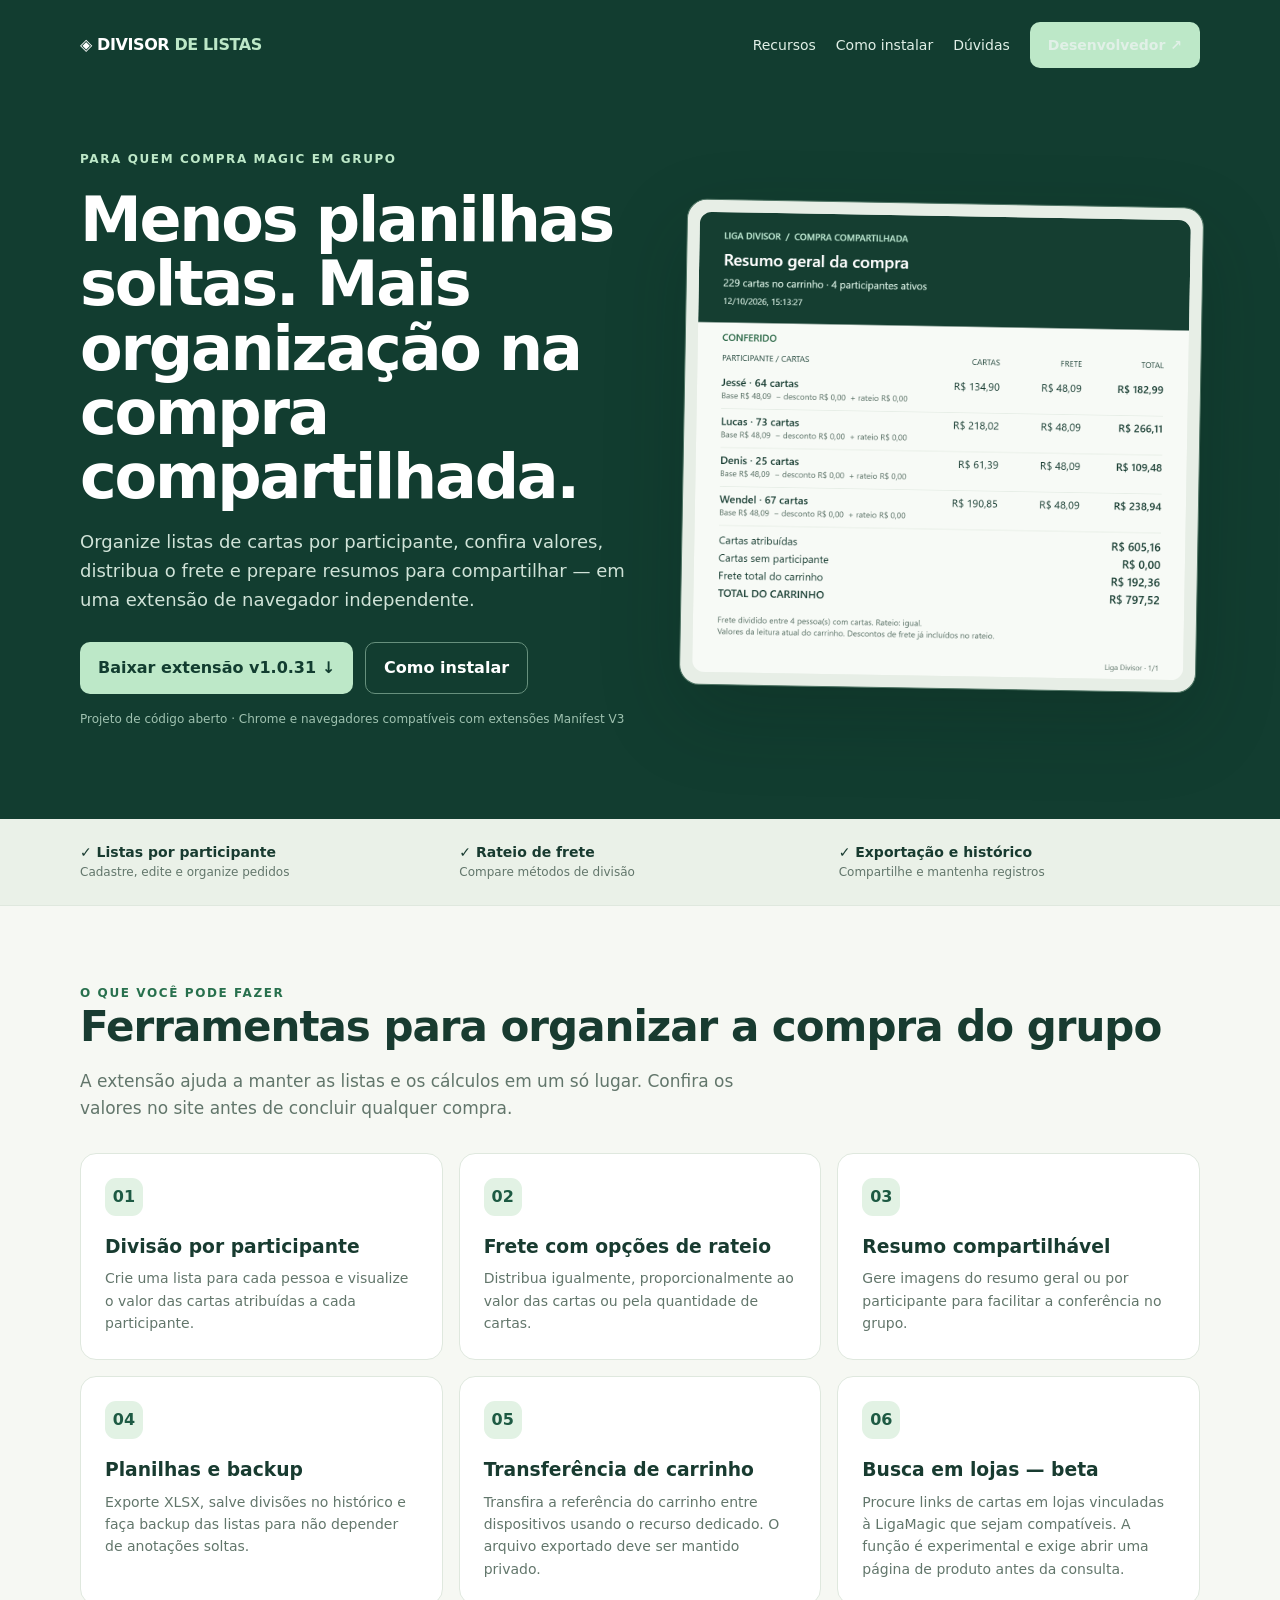
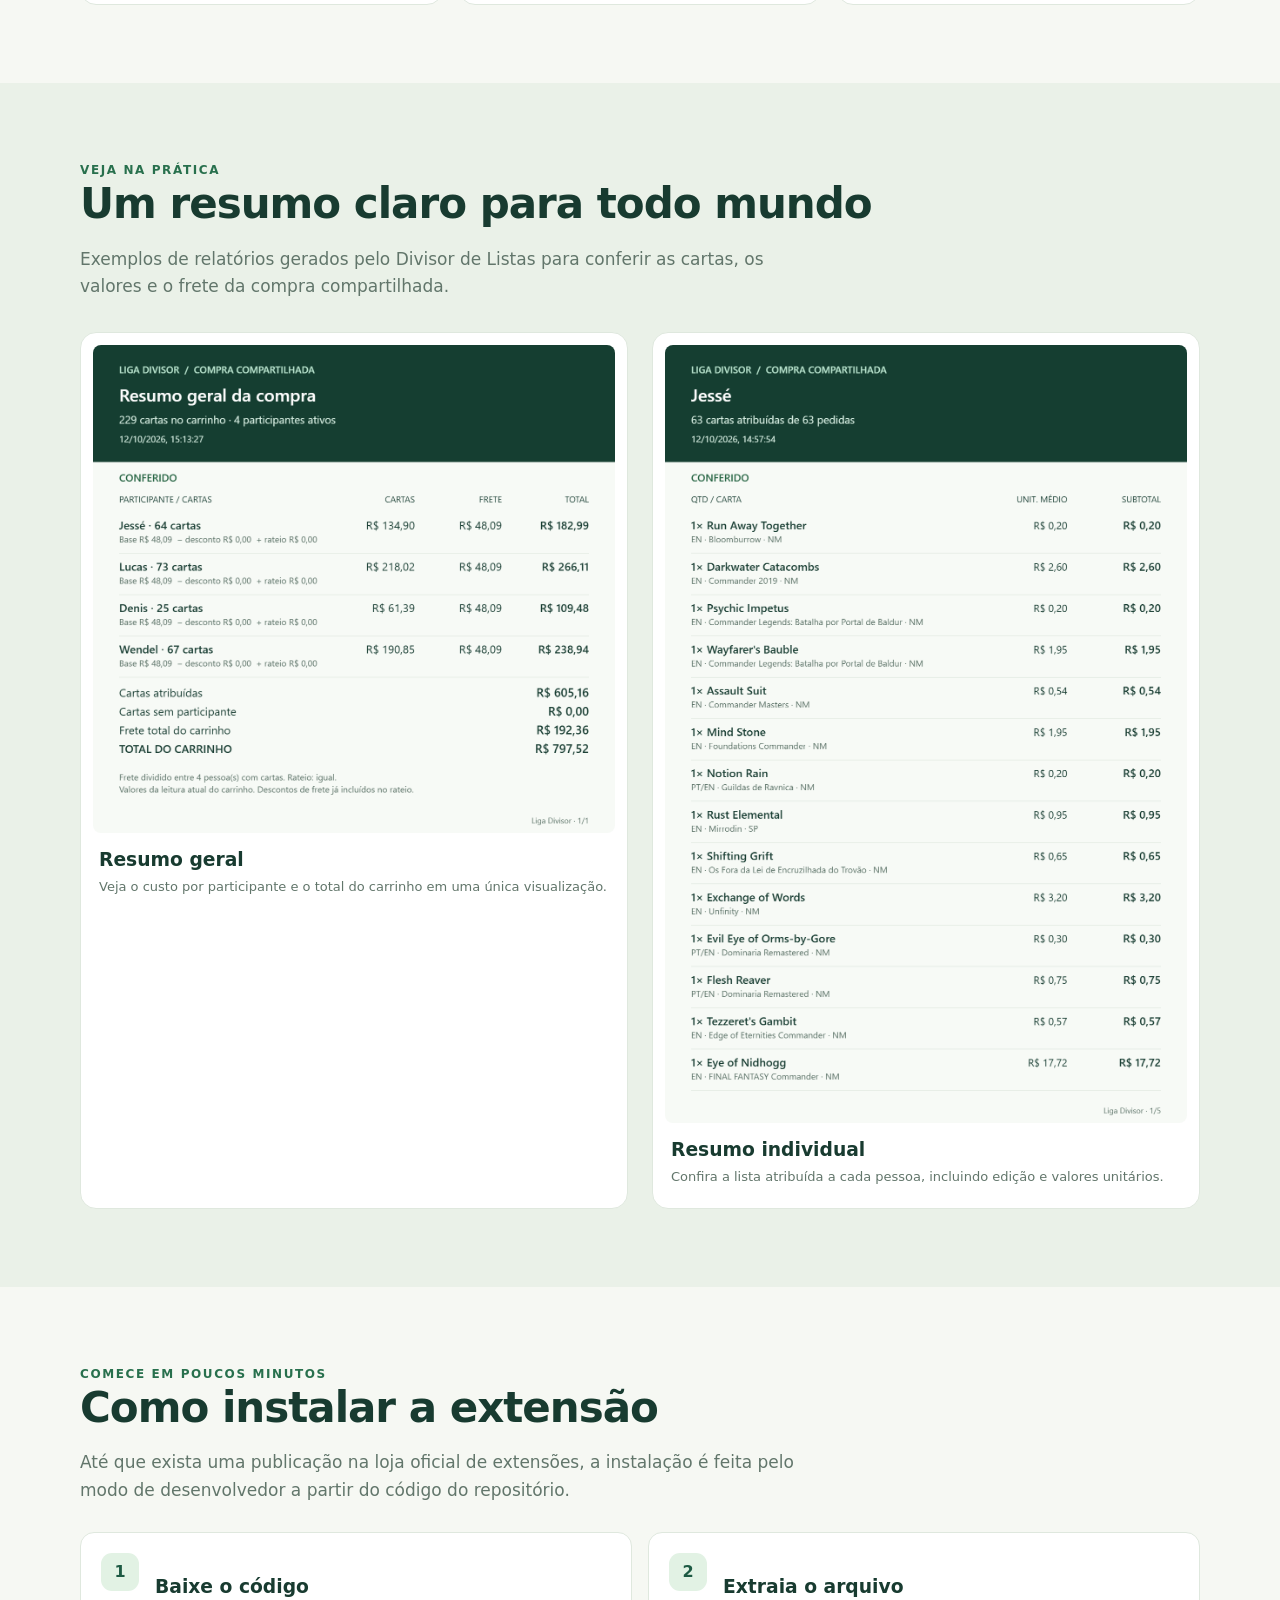
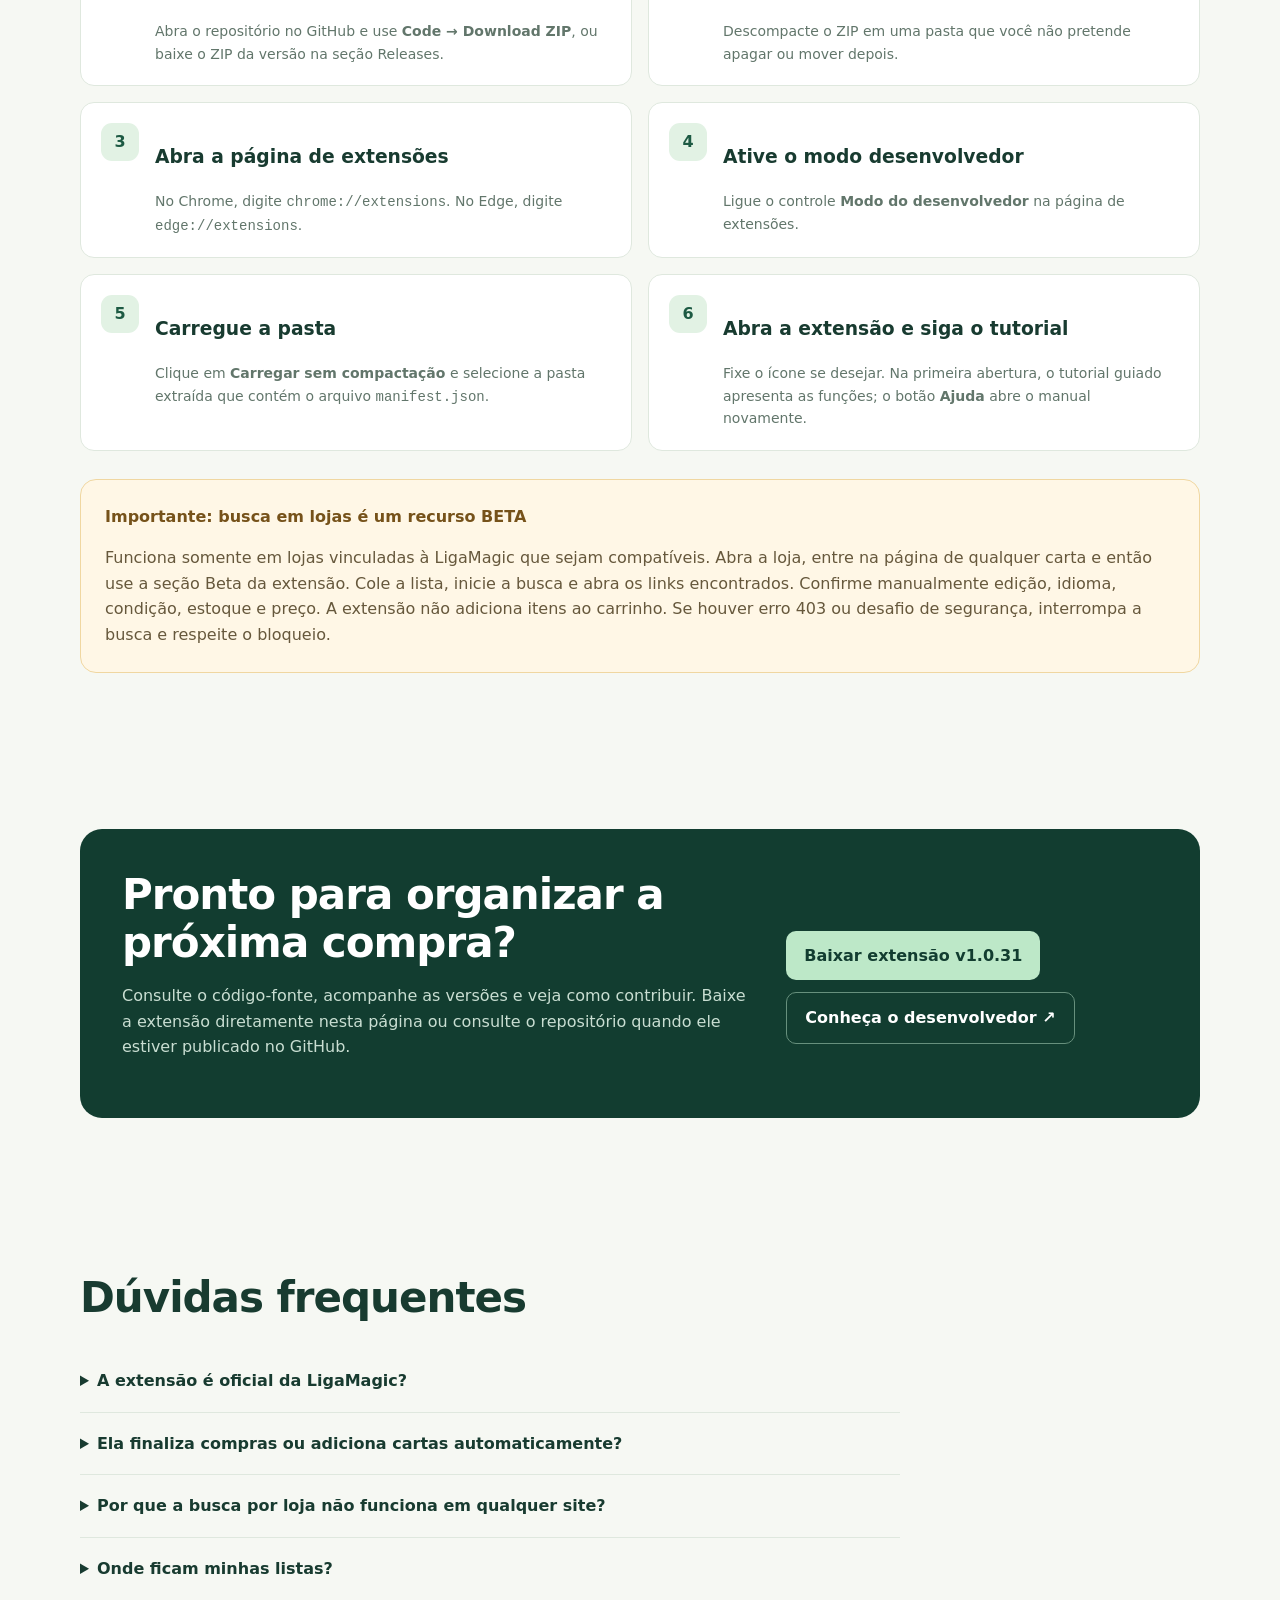
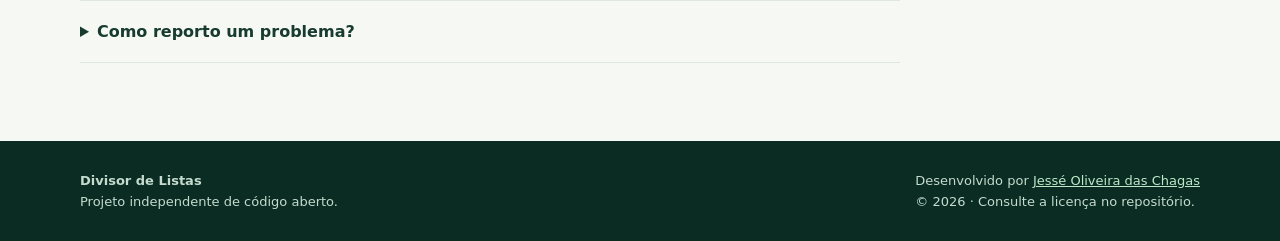
==== docs/index.html @ bc7ad7dd "First commit - Divisor de listas ligamagic v1.0.31" ====
<!doctype html>
<html lang="pt-BR"><head><meta charset="utf-8"><meta name="viewport" content="width=device-width, initial-scale=1"><meta name="theme-color" content="#123d30"><meta name="description" content="Conheça o Divisor de Listas, extensão independente para organizar compras compartilhadas de Magic: The Gathering na LigaMagic."><title>Divisor de Listas — compras compartilhadas de Magic</title><style>
:root{--forest:#123d30;--forest2:#1d5a43;--mint:#bde8c8;--paper:#f6f8f3;--ink:#183b30;--muted:#62766b;--line:#dfe8de;--white:#fff}*{box-sizing:border-box}html{scroll-behavior:smooth}body{margin:0;background:var(--paper);color:var(--ink);font-family:Inter,system-ui,-apple-system,"Segoe UI",sans-serif;line-height:1.6}a{color:inherit}.wrap{width:min(1120px,calc(100% - 40px));margin:auto}.top{background:var(--forest);color:white;overflow:hidden}.nav{display:flex;align-items:center;justify-content:space-between;gap:20px;padding:22px 0}.brand{font-weight:800;letter-spacing:-.4px}.brand span{color:var(--mint)}.navlinks{display:flex;gap:20px;align-items:center;font-size:14px}.navlinks a{text-decoration:none;color:#e1f0e7}.btn{display:inline-flex;align-items:center;justify-content:center;gap:8px;padding:12px 18px;border-radius:10px;background:var(--mint);color:#123d30;font-weight:800;text-decoration:none;border:0}.btn.secondary{background:transparent;color:white;border:1px solid #67907d}.hero{display:grid;grid-template-columns:1.04fr .96fr;gap:42px;align-items:center;padding:60px 0 78px}.eyebrow{color:var(--mint);font-size:12px;font-weight:800;letter-spacing:1.6px;text-transform:uppercase}.hero h1{font-size:clamp(38px,5vw,62px);line-height:1.04;letter-spacing:-2.2px;margin:18px 0}.hero p{font-size:18px;color:#d0e3d8;max-width:600px}.actions{display:flex;gap:12px;flex-wrap:wrap;margin-top:28px}.hero-note{font-size:12px!important;color:#9fc2b0!important;margin-top:16px}.hero-image{background:#e7eee6;border:1px solid #507565;border-radius:20px;padding:12px;box-shadow:0 30px 80px #071f1738;transform:rotate(1deg)}.hero-image img{display:block;width:100%;border-radius:12px}.trust{padding:22px 0;background:#eaf1e8;border-bottom:1px solid var(--line)}.trustrow{display:grid;grid-template-columns:repeat(3,1fr);gap:18px}.trustrow div{font-size:14px;font-weight:700}.trustrow span{display:block;color:var(--muted);font-size:12px;font-weight:500}.section{padding:78px 0}.section h2{font-size:clamp(28px,3.5vw,42px);line-height:1.15;letter-spacing:-1px;margin:0 0 12px}.lead{max-width:720px;color:var(--muted);font-size:17px}.cards{display:grid;grid-template-columns:repeat(3,1fr);gap:16px;margin-top:30px}.card{background:white;border:1px solid var(--line);border-radius:16px;padding:24px}.num{width:38px;height:38px;border-radius:11px;background:#e2f2e4;color:var(--forest2);display:grid;place-items:center;font-weight:900}.card h3{margin:16px 0 6px}.card p{margin:0;color:var(--muted);font-size:14px}.screens{background:#eaf1e8}.screen-grid{display:grid;grid-template-columns:1fr 1fr;gap:24px;margin-top:32px}.screen{background:white;padding:12px;border:1px solid var(--line);border-radius:16px}.screen img{width:100%;height:auto;display:block;border-radius:8px}.screen h3{margin:12px 6px 2px}.screen p{margin:0 6px 8px;color:var(--muted);font-size:13px}.steps{display:grid;grid-template-columns:repeat(2,1fr);gap:16px;margin-top:28px}.step{display:flex;gap:16px;padding:20px;background:white;border:1px solid var(--line);border-radius:14px}.step .num{flex-shrink:0}.step p{font-size:14px;color:var(--muted);margin:4px 0 0}.beta{background:#fff7e6;border:1px solid #f0d7a1;border-radius:16px;padding:24px;margin-top:28px}.beta strong{color:#76521a}.beta p{margin-bottom:0;color:#66583c}.cta{background:var(--forest);color:white;border-radius:22px;padding:42px;display:flex;align-items:center;justify-content:space-between;gap:28px}.cta p{color:#c9ded2;max-width:640px}.faq{max-width:820px;margin-top:28px}.faq details{padding:18px 0;border-bottom:1px solid var(--line)}.faq summary{font-weight:800;cursor:pointer}.faq p{color:var(--muted);font-size:14px}.footer{background:#0b2c22;color:#c4dbce;padding:30px 0;font-size:13px}.footer-row{display:flex;justify-content:space-between;gap:18px;flex-wrap:wrap}.footer a{color:var(--mint)}@media(max-width:800px){.hero{grid-template-columns:1fr;padding:42px 0 55px}.hero-image{max-width:620px}.cards{grid-template-columns:1fr}.screen-grid,.steps{grid-template-columns:1fr}.trustrow{grid-template-columns:1fr}.navlinks a:not(.btn){display:none}.cta{align-items:flex-start;flex-direction:column}.section{padding:58px 0}}@media(prefers-reduced-motion:reduce){html{scroll-behavior:auto}}
</style></head><body><div class="top"><div class="wrap"><nav class="nav"><div class="brand">◈ DIVISOR <span>DE LISTAS</span></div><div class="navlinks"><a href="#recursos">Recursos</a><a href="#instalar">Como instalar</a><a href="#faq">Dúvidas</a><a class="btn" href="https://linktr.ee/Jessechagasdev" target="_blank" rel="noreferrer">Desenvolvedor ↗</a></div></nav><section class="hero"><div><div class="eyebrow">Para quem compra Magic em grupo</div><h1>Menos planilhas soltas. Mais organização na compra compartilhada.</h1><p>Organize listas de cartas por participante, confira valores, distribua o frete e prepare resumos para compartilhar — em uma extensão de navegador independente.</p><div class="actions"><a class="btn" href="downloads/divisor-de-listas-ligamagic-v1.0.31.zip" download>Baixar extensão v1.0.31 ↓</a><a class="btn secondary" href="#instalar">Como instalar</a></div><p class="hero-note">Projeto de código aberto · Chrome e navegadores compatíveis com extensões Manifest V3</p></div><div class="hero-image"><img src="assets/resumo-compra.png" alt="Exemplo do resumo geral de uma compra compartilhada, com cartas, frete e total por participante"></div></section></div></div><div class="trust"><div class="wrap trustrow"><div>✓ Listas por participante<span>Cadastre, edite e organize pedidos</span></div><div>✓ Rateio de frete<span>Compare métodos de divisão</span></div><div>✓ Exportação e histórico<span>Compartilhe e mantenha registros</span></div></div></div><main><section id="recursos" class="section wrap"><div class="eyebrow" style="color:#28704d">O que você pode fazer</div><h2>Ferramentas para organizar a compra do grupo</h2><p class="lead">A extensão ajuda a manter as listas e os cálculos em um só lugar. Confira os valores no site antes de concluir qualquer compra.</p><div class="cards"><article class="card"><div class="num">01</div><h3>Divisão por participante</h3><p>Crie uma lista para cada pessoa e visualize o valor das cartas atribuídas a cada participante.</p></article><article class="card"><div class="num">02</div><h3>Frete com opções de rateio</h3><p>Distribua igualmente, proporcionalmente ao valor das cartas ou pela quantidade de cartas.</p></article><article class="card"><div class="num">03</div><h3>Resumo compartilhável</h3><p>Gere imagens do resumo geral ou por participante para facilitar a conferência no grupo.</p></article><article class="card"><div class="num">04</div><h3>Planilhas e backup</h3><p>Exporte XLSX, salve divisões no histórico e faça backup das listas para não depender de anotações soltas.</p></article><article class="card"><div class="num">05</div><h3>Transferência de carrinho</h3><p>Transfira a referência do carrinho entre dispositivos usando o recurso dedicado. O arquivo exportado deve ser mantido privado.</p></article><article class="card"><div class="num">06</div><h3>Busca em lojas — beta</h3><p>Procure links de cartas em lojas vinculadas à LigaMagic que sejam compatíveis. A função é experimental e exige abrir uma página de produto antes da consulta.</p></article></div></section><section class="section screens"><div class="wrap"><div class="eyebrow" style="color:#28704d">Veja na prática</div><h2>Um resumo claro para todo mundo</h2><p class="lead">Exemplos de relatórios gerados pelo Divisor de Listas para conferir as cartas, os valores e o frete da compra compartilhada.</p><div class="screen-grid"><article class="screen"><img src="assets/resumo-compra.png" loading="lazy" alt="Captura de tela do resumo geral com participantes, cartas, frete e total"><h3>Resumo geral</h3><p>Veja o custo por participante e o total do carrinho em uma única visualização.</p></article><article class="screen"><img src="assets/resumo-participante.png" loading="lazy" alt="Captura de tela de uma lista individual de cartas, com quantidade, edição e preço"><h3>Resumo individual</h3><p>Confira a lista atribuída a cada pessoa, incluindo edição e valores unitários.</p></article></div></div></section><section id="instalar" class="section wrap"><div class="eyebrow" style="color:#28704d">Comece em poucos minutos</div><h2>Como instalar a extensão</h2><p class="lead">Até que exista uma publicação na loja oficial de extensões, a instalação é feita pelo modo de desenvolvedor a partir do código do repositório.</p><div class="steps"><article class="step"><div class="num">1</div><div><h3>Baixe o código</h3><p>Abra o repositório no GitHub e use <b>Code → Download ZIP</b>, ou baixe o ZIP da versão na seção Releases.</p></div></article><article class="step"><div class="num">2</div><div><h3>Extraia o arquivo</h3><p>Descompacte o ZIP em uma pasta que você não pretende apagar ou mover depois.</p></div></article><article class="step"><div class="num">3</div><div><h3>Abra a página de extensões</h3><p>No Chrome, digite <code>chrome://extensions</code>. No Edge, digite <code>edge://extensions</code>.</p></div></article><article class="step"><div class="num">4</div><div><h3>Ative o modo desenvolvedor</h3><p>Ligue o controle <b>Modo do desenvolvedor</b> na página de extensões.</p></div></article><article class="step"><div class="num">5</div><div><h3>Carregue a pasta</h3><p>Clique em <b>Carregar sem compactação</b> e selecione a pasta extraída que contém o arquivo <code>manifest.json</code>.</p></div></article><article class="step"><div class="num">6</div><div><h3>Abra a extensão e siga o tutorial</h3><p>Fixe o ícone se desejar. Na primeira abertura, o tutorial guiado apresenta as funções; o botão <b>Ajuda</b> abre o manual novamente.</p></div></article></div><div class="beta"><strong>Importante: busca em lojas é um recurso BETA</strong><p>Funciona somente em lojas vinculadas à LigaMagic que sejam compatíveis. Abra a loja, entre na página de qualquer carta e então use a seção Beta da extensão. Cole a lista, inicie a busca e abra os links encontrados. Confirme manualmente edição, idioma, condição, estoque e preço. A extensão não adiciona itens ao carrinho. Se houver erro 403 ou desafio de segurança, interrompa a busca e respeite o bloqueio.</p></div></section><section class="section wrap"><div class="cta"><div><h2>Pronto para organizar a próxima compra?</h2><p>Consulte o código-fonte, acompanhe as versões e veja como contribuir. Baixe a extensão diretamente nesta página ou consulte o repositório quando ele estiver publicado no GitHub.</p></div><div class="actions"><a class="btn" href="downloads/divisor-de-listas-ligamagic-v1.0.31.zip" download>Baixar extensão v1.0.31</a><a class="btn secondary" href="https://linktr.ee/Jessechagasdev" target="_blank" rel="noreferrer">Conheça o desenvolvedor ↗</a></div></div></section><section id="faq" class="section wrap"><h2>Dúvidas frequentes</h2><div class="faq"><details><summary>A extensão é oficial da LigaMagic?</summary><p>Não. É um projeto independente, desenvolvido por Jessé Oliveira das Chagas. LigaMagic e nomes relacionados pertencem aos seus respectivos titulares.</p></details><details><summary>Ela finaliza compras ou adiciona cartas automaticamente?</summary><p>Não. A busca em lojas mostra links para produtos identificados. Você deve conferir os detalhes e realizar qualquer compra manualmente no site da loja.</p></details><details><summary>Por que a busca por loja não funciona em qualquer site?</summary><p>O recurso está em beta e depende de a loja ser vinculada à LigaMagic e de sua implementação ser compatível. É necessário abrir primeiro a página de qualquer carta da loja.</p></details><details><summary>Onde ficam minhas listas?</summary><p>As listas e o histórico ficam armazenados localmente no navegador. Use a função de backup para guardar uma cópia fora do navegador.</p></details><details><summary>Como reporto um problema?</summary><p>Use a área Issues do repositório GitHub quando ela estiver publicada. Inclua passos para reproduzir o problema e evite compartilhar cookies, dados pessoais ou arquivos de carrinho.</p></details></div></section></main><footer class="footer"><div class="wrap footer-row"><div><b>Divisor de Listas</b><br>Projeto independente de código aberto.</div><div>Desenvolvido por <a href="https://linktr.ee/Jessechagasdev" target="_blank" rel="noreferrer">Jessé Oliveira das Chagas</a><br>© 2026 · Consulte a licença no repositório.</div></div></footer></body></html>
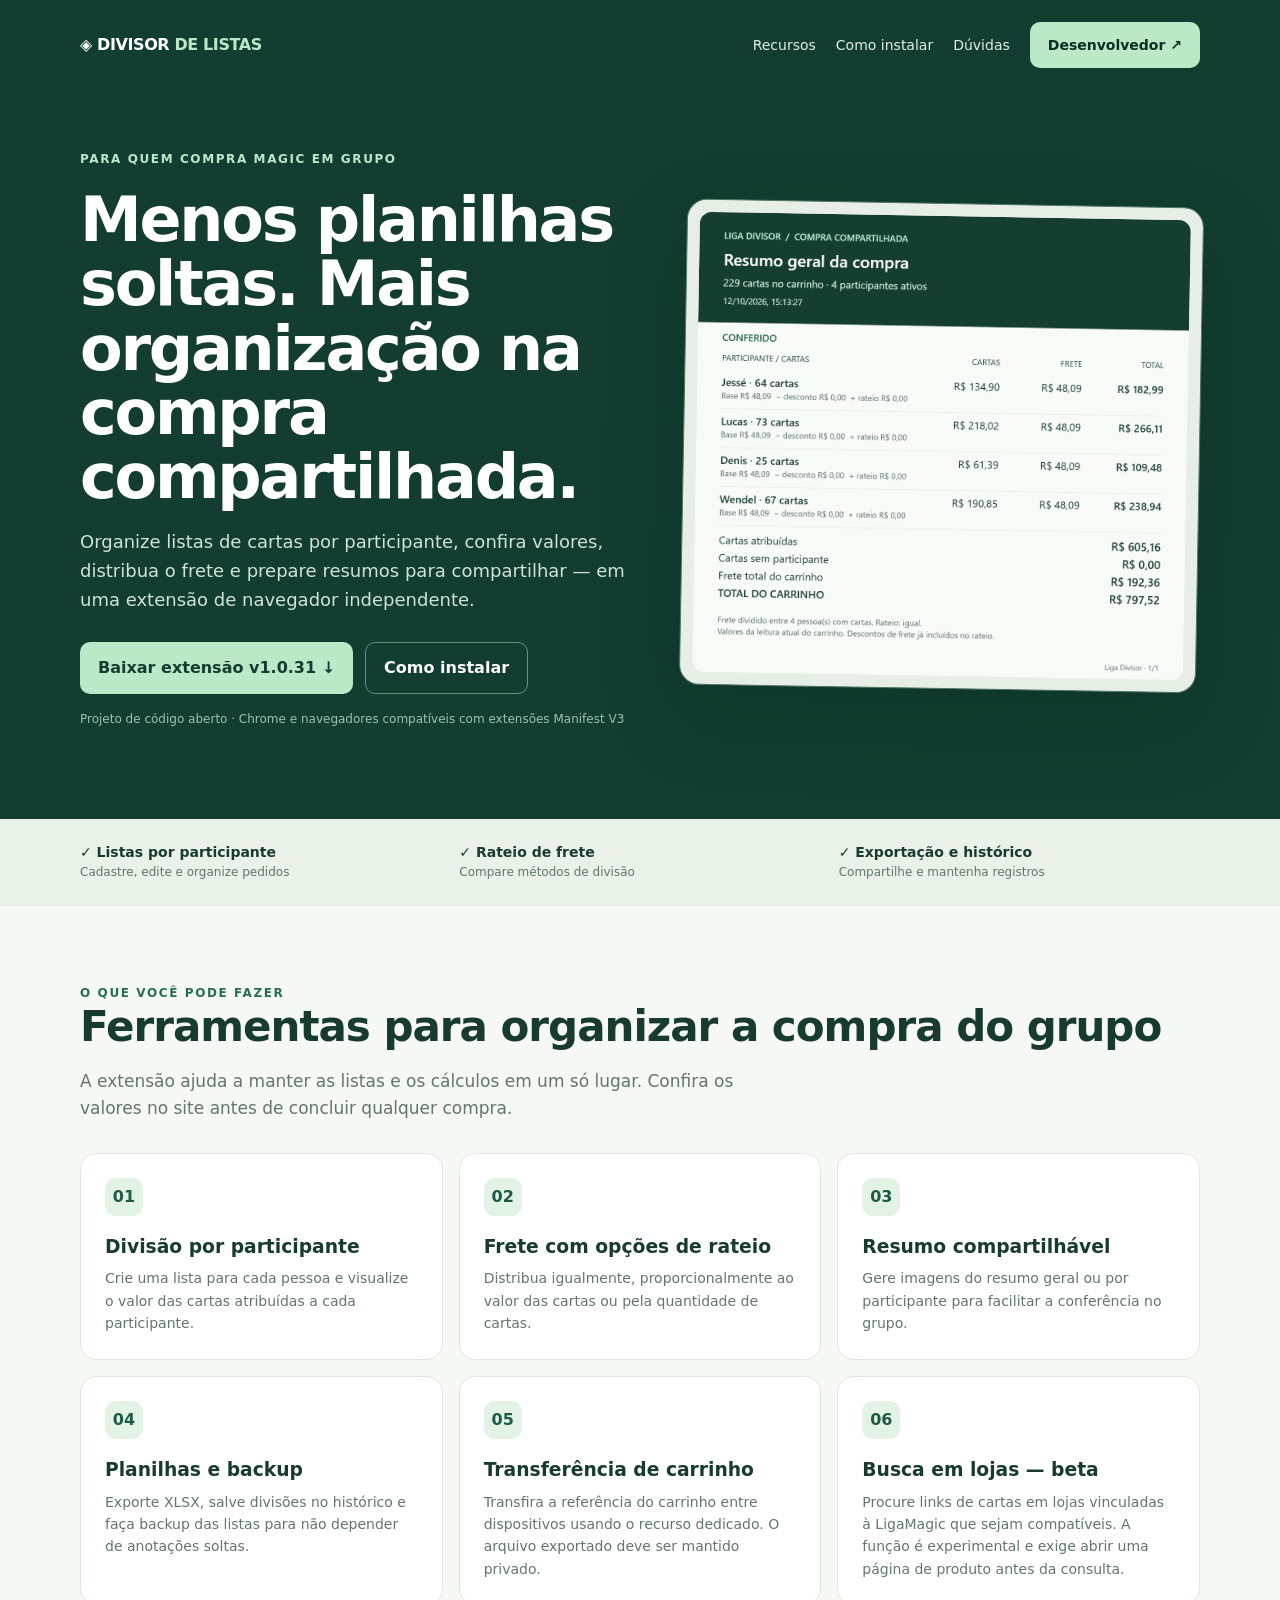
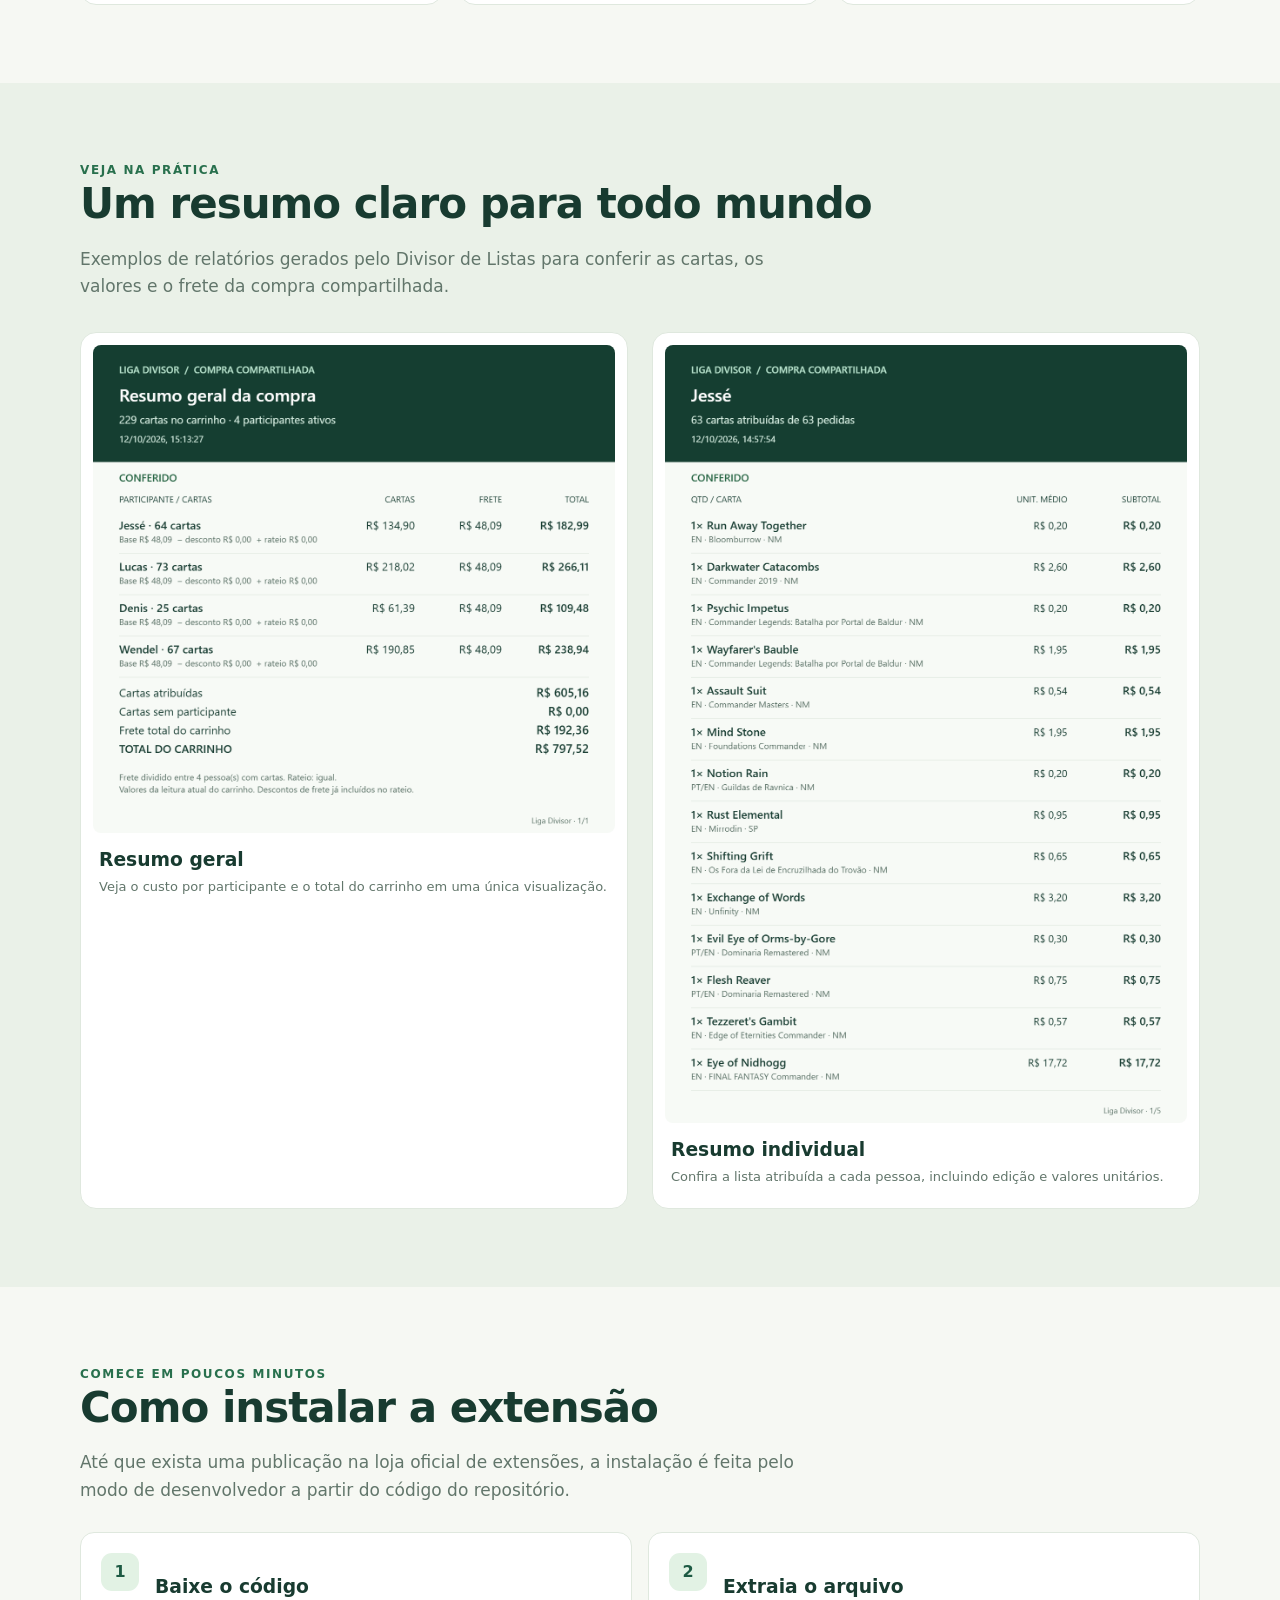
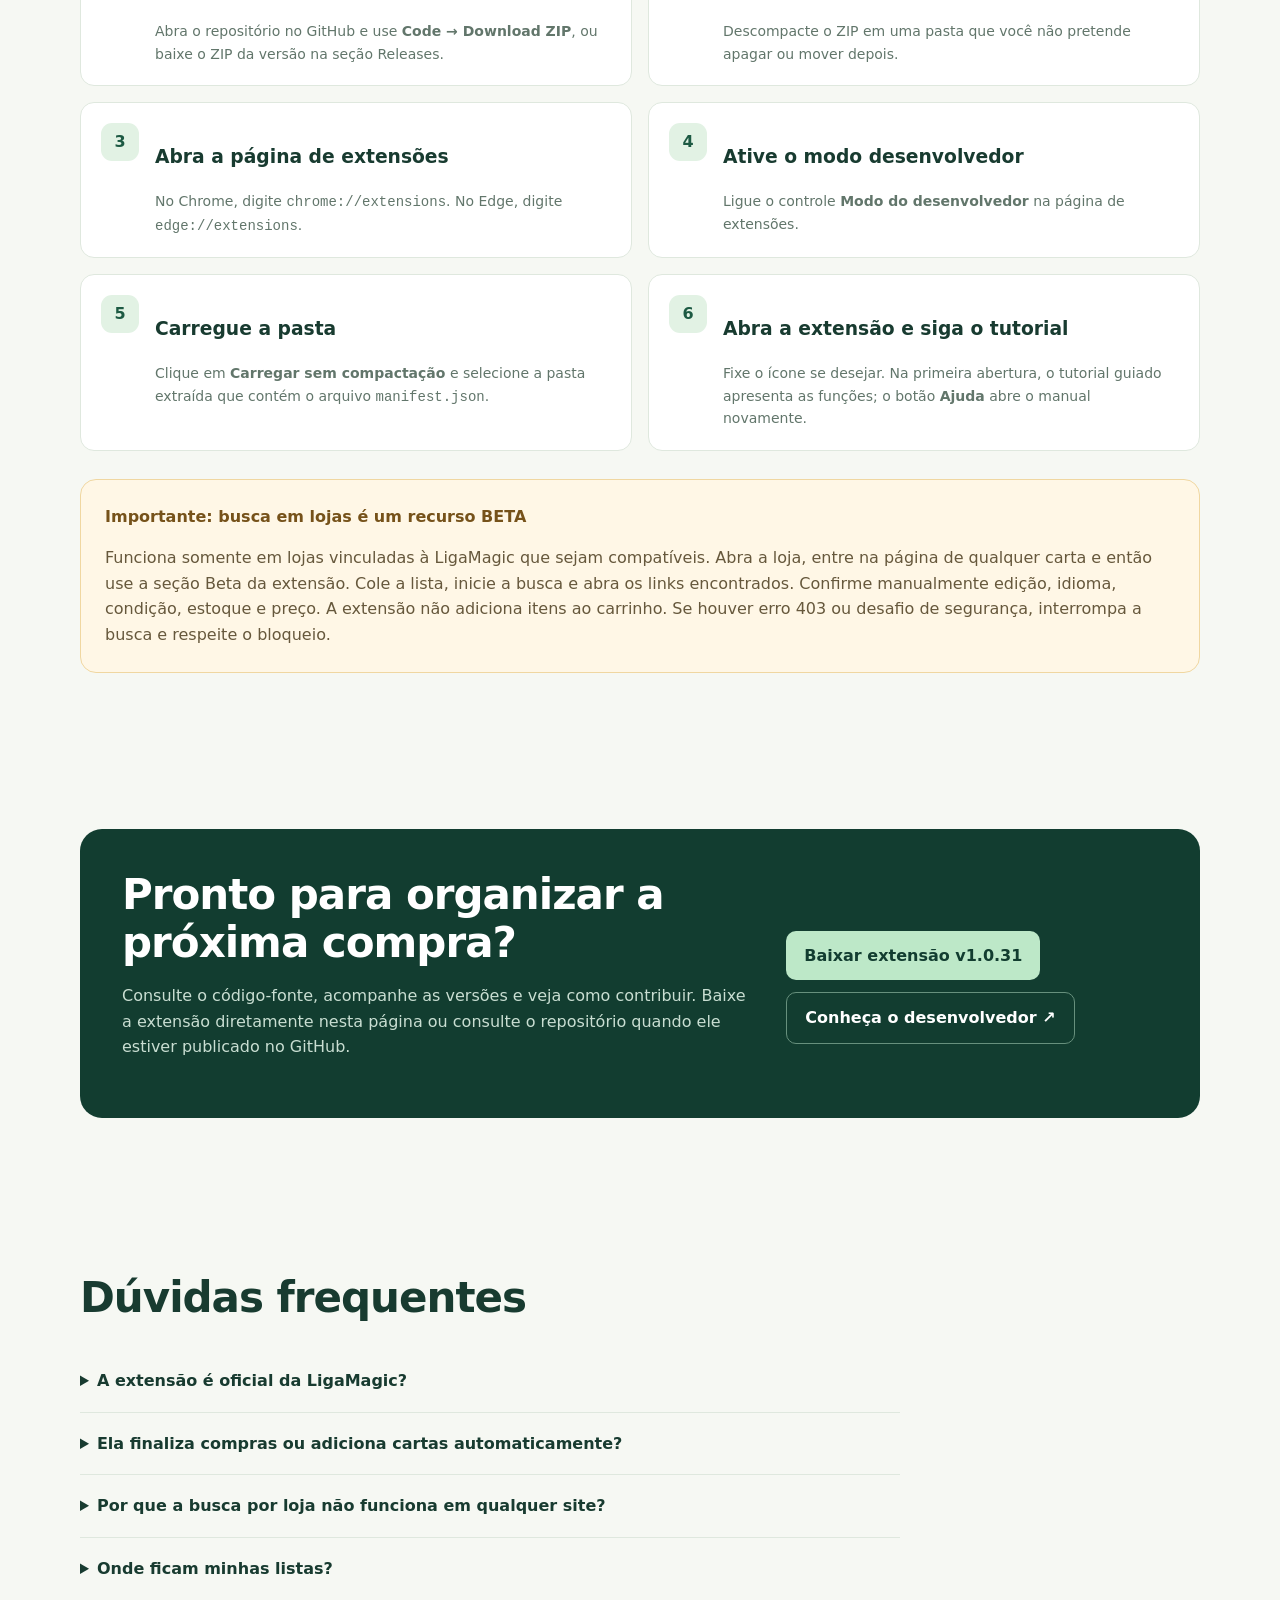
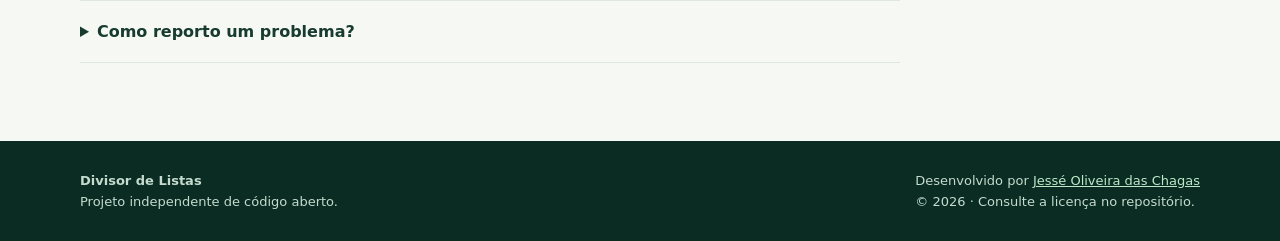
==== commit 74964493: "Html edition" ====
--- a/docs/index.html
+++ b/docs/index.html
@@ -1,4 +1,4 @@
 <!doctype html>
 <html lang="pt-BR"><head><meta charset="utf-8"><meta name="viewport" content="width=device-width, initial-scale=1"><meta name="theme-color" content="#123d30"><meta name="description" content="Conheça o Divisor de Listas, extensão independente para organizar compras compartilhadas de Magic: The Gathering na LigaMagic."><title>Divisor de Listas — compras compartilhadas de Magic</title><style>
 :root{--forest:#123d30;--forest2:#1d5a43;--mint:#bde8c8;--paper:#f6f8f3;--ink:#183b30;--muted:#62766b;--line:#dfe8de;--white:#fff}*{box-sizing:border-box}html{scroll-behavior:smooth}body{margin:0;background:var(--paper);color:var(--ink);font-family:Inter,system-ui,-apple-system,"Segoe UI",sans-serif;line-height:1.6}a{color:inherit}.wrap{width:min(1120px,calc(100% - 40px));margin:auto}.top{background:var(--forest);color:white;overflow:hidden}.nav{display:flex;align-items:center;justify-content:space-between;gap:20px;padding:22px 0}.brand{font-weight:800;letter-spacing:-.4px}.brand span{color:var(--mint)}.navlinks{display:flex;gap:20px;align-items:center;font-size:14px}.navlinks a{text-decoration:none;color:#e1f0e7}.btn{display:inline-flex;align-items:center;justify-content:center;gap:8px;padding:12px 18px;border-radius:10px;background:var(--mint);color:#123d30;font-weight:800;text-decoration:none;border:0}.btn.secondary{background:transparent;color:white;border:1px solid #67907d}.hero{display:grid;grid-template-columns:1.04fr .96fr;gap:42px;align-items:center;padding:60px 0 78px}.eyebrow{color:var(--mint);font-size:12px;font-weight:800;letter-spacing:1.6px;text-transform:uppercase}.hero h1{font-size:clamp(38px,5vw,62px);line-height:1.04;letter-spacing:-2.2px;margin:18px 0}.hero p{font-size:18px;color:#d0e3d8;max-width:600px}.actions{display:flex;gap:12px;flex-wrap:wrap;margin-top:28px}.hero-note{font-size:12px!important;color:#9fc2b0!important;margin-top:16px}.hero-image{background:#e7eee6;border:1px solid #507565;border-radius:20px;padding:12px;box-shadow:0 30px 80px #071f1738;transform:rotate(1deg)}.hero-image img{display:block;width:100%;border-radius:12px}.trust{padding:22px 0;background:#eaf1e8;border-bottom:1px solid var(--line)}.trustrow{display:grid;grid-template-columns:repeat(3,1fr);gap:18px}.trustrow div{font-size:14px;font-weight:700}.trustrow span{display:block;color:var(--muted);font-size:12px;font-weight:500}.section{padding:78px 0}.section h2{font-size:clamp(28px,3.5vw,42px);line-height:1.15;letter-spacing:-1px;margin:0 0 12px}.lead{max-width:720px;color:var(--muted);font-size:17px}.cards{display:grid;grid-template-columns:repeat(3,1fr);gap:16px;margin-top:30px}.card{background:white;border:1px solid var(--line);border-radius:16px;padding:24px}.num{width:38px;height:38px;border-radius:11px;background:#e2f2e4;color:var(--forest2);display:grid;place-items:center;font-weight:900}.card h3{margin:16px 0 6px}.card p{margin:0;color:var(--muted);font-size:14px}.screens{background:#eaf1e8}.screen-grid{display:grid;grid-template-columns:1fr 1fr;gap:24px;margin-top:32px}.screen{background:white;padding:12px;border:1px solid var(--line);border-radius:16px}.screen img{width:100%;height:auto;display:block;border-radius:8px}.screen h3{margin:12px 6px 2px}.screen p{margin:0 6px 8px;color:var(--muted);font-size:13px}.steps{display:grid;grid-template-columns:repeat(2,1fr);gap:16px;margin-top:28px}.step{display:flex;gap:16px;padding:20px;background:white;border:1px solid var(--line);border-radius:14px}.step .num{flex-shrink:0}.step p{font-size:14px;color:var(--muted);margin:4px 0 0}.beta{background:#fff7e6;border:1px solid #f0d7a1;border-radius:16px;padding:24px;margin-top:28px}.beta strong{color:#76521a}.beta p{margin-bottom:0;color:#66583c}.cta{background:var(--forest);color:white;border-radius:22px;padding:42px;display:flex;align-items:center;justify-content:space-between;gap:28px}.cta p{color:#c9ded2;max-width:640px}.faq{max-width:820px;margin-top:28px}.faq details{padding:18px 0;border-bottom:1px solid var(--line)}.faq summary{font-weight:800;cursor:pointer}.faq p{color:var(--muted);font-size:14px}.footer{background:#0b2c22;color:#c4dbce;padding:30px 0;font-size:13px}.footer-row{display:flex;justify-content:space-between;gap:18px;flex-wrap:wrap}.footer a{color:var(--mint)}@media(max-width:800px){.hero{grid-template-columns:1fr;padding:42px 0 55px}.hero-image{max-width:620px}.cards{grid-template-columns:1fr}.screen-grid,.steps{grid-template-columns:1fr}.trustrow{grid-template-columns:1fr}.navlinks a:not(.btn){display:none}.cta{align-items:flex-start;flex-direction:column}.section{padding:58px 0}}@media(prefers-reduced-motion:reduce){html{scroll-behavior:auto}}
-</style></head><body><div class="top"><div class="wrap"><nav class="nav"><div class="brand">◈ DIVISOR <span>DE LISTAS</span></div><div class="navlinks"><a href="#recursos">Recursos</a><a href="#instalar">Como instalar</a><a href="#faq">Dúvidas</a><a class="btn" href="https://linktr.ee/Jessechagasdev" target="_blank" rel="noreferrer">Desenvolvedor ↗</a></div></nav><section class="hero"><div><div class="eyebrow">Para quem compra Magic em grupo</div><h1>Menos planilhas soltas. Mais organização na compra compartilhada.</h1><p>Organize listas de cartas por participante, confira valores, distribua o frete e prepare resumos para compartilhar — em uma extensão de navegador independente.</p><div class="actions"><a class="btn" href="downloads/divisor-de-listas-ligamagic-v1.0.31.zip" download>Baixar extensão v1.0.31 ↓</a><a class="btn secondary" href="#instalar">Como instalar</a></div><p class="hero-note">Projeto de código aberto · Chrome e navegadores compatíveis com extensões Manifest V3</p></div><div class="hero-image"><img src="assets/resumo-compra.png" alt="Exemplo do resumo geral de uma compra compartilhada, com cartas, frete e total por participante"></div></section></div></div><div class="trust"><div class="wrap trustrow"><div>✓ Listas por participante<span>Cadastre, edite e organize pedidos</span></div><div>✓ Rateio de frete<span>Compare métodos de divisão</span></div><div>✓ Exportação e histórico<span>Compartilhe e mantenha registros</span></div></div></div><main><section id="recursos" class="section wrap"><div class="eyebrow" style="color:#28704d">O que você pode fazer</div><h2>Ferramentas para organizar a compra do grupo</h2><p class="lead">A extensão ajuda a manter as listas e os cálculos em um só lugar. Confira os valores no site antes de concluir qualquer compra.</p><div class="cards"><article class="card"><div class="num">01</div><h3>Divisão por participante</h3><p>Crie uma lista para cada pessoa e visualize o valor das cartas atribuídas a cada participante.</p></article><article class="card"><div class="num">02</div><h3>Frete com opções de rateio</h3><p>Distribua igualmente, proporcionalmente ao valor das cartas ou pela quantidade de cartas.</p></article><article class="card"><div class="num">03</div><h3>Resumo compartilhável</h3><p>Gere imagens do resumo geral ou por participante para facilitar a conferência no grupo.</p></article><article class="card"><div class="num">04</div><h3>Planilhas e backup</h3><p>Exporte XLSX, salve divisões no histórico e faça backup das listas para não depender de anotações soltas.</p></article><article class="card"><div class="num">05</div><h3>Transferência de carrinho</h3><p>Transfira a referência do carrinho entre dispositivos usando o recurso dedicado. O arquivo exportado deve ser mantido privado.</p></article><article class="card"><div class="num">06</div><h3>Busca em lojas — beta</h3><p>Procure links de cartas em lojas vinculadas à LigaMagic que sejam compatíveis. A função é experimental e exige abrir uma página de produto antes da consulta.</p></article></div></section><section class="section screens"><div class="wrap"><div class="eyebrow" style="color:#28704d">Veja na prática</div><h2>Um resumo claro para todo mundo</h2><p class="lead">Exemplos de relatórios gerados pelo Divisor de Listas para conferir as cartas, os valores e o frete da compra compartilhada.</p><div class="screen-grid"><article class="screen"><img src="assets/resumo-compra.png" loading="lazy" alt="Captura de tela do resumo geral com participantes, cartas, frete e total"><h3>Resumo geral</h3><p>Veja o custo por participante e o total do carrinho em uma única visualização.</p></article><article class="screen"><img src="assets/resumo-participante.png" loading="lazy" alt="Captura de tela de uma lista individual de cartas, com quantidade, edição e preço"><h3>Resumo individual</h3><p>Confira a lista atribuída a cada pessoa, incluindo edição e valores unitários.</p></article></div></div></section><section id="instalar" class="section wrap"><div class="eyebrow" style="color:#28704d">Comece em poucos minutos</div><h2>Como instalar a extensão</h2><p class="lead">Até que exista uma publicação na loja oficial de extensões, a instalação é feita pelo modo de desenvolvedor a partir do código do repositório.</p><div class="steps"><article class="step"><div class="num">1</div><div><h3>Baixe o código</h3><p>Abra o repositório no GitHub e use <b>Code → Download ZIP</b>, ou baixe o ZIP da versão na seção Releases.</p></div></article><article class="step"><div class="num">2</div><div><h3>Extraia o arquivo</h3><p>Descompacte o ZIP em uma pasta que você não pretende apagar ou mover depois.</p></div></article><article class="step"><div class="num">3</div><div><h3>Abra a página de extensões</h3><p>No Chrome, digite <code>chrome://extensions</code>. No Edge, digite <code>edge://extensions</code>.</p></div></article><article class="step"><div class="num">4</div><div><h3>Ative o modo desenvolvedor</h3><p>Ligue o controle <b>Modo do desenvolvedor</b> na página de extensões.</p></div></article><article class="step"><div class="num">5</div><div><h3>Carregue a pasta</h3><p>Clique em <b>Carregar sem compactação</b> e selecione a pasta extraída que contém o arquivo <code>manifest.json</code>.</p></div></article><article class="step"><div class="num">6</div><div><h3>Abra a extensão e siga o tutorial</h3><p>Fixe o ícone se desejar. Na primeira abertura, o tutorial guiado apresenta as funções; o botão <b>Ajuda</b> abre o manual novamente.</p></div></article></div><div class="beta"><strong>Importante: busca em lojas é um recurso BETA</strong><p>Funciona somente em lojas vinculadas à LigaMagic que sejam compatíveis. Abra a loja, entre na página de qualquer carta e então use a seção Beta da extensão. Cole a lista, inicie a busca e abra os links encontrados. Confirme manualmente edição, idioma, condição, estoque e preço. A extensão não adiciona itens ao carrinho. Se houver erro 403 ou desafio de segurança, interrompa a busca e respeite o bloqueio.</p></div></section><section class="section wrap"><div class="cta"><div><h2>Pronto para organizar a próxima compra?</h2><p>Consulte o código-fonte, acompanhe as versões e veja como contribuir. Baixe a extensão diretamente nesta página ou consulte o repositório quando ele estiver publicado no GitHub.</p></div><div class="actions"><a class="btn" href="downloads/divisor-de-listas-ligamagic-v1.0.31.zip" download>Baixar extensão v1.0.31</a><a class="btn secondary" href="https://linktr.ee/Jessechagasdev" target="_blank" rel="noreferrer">Conheça o desenvolvedor ↗</a></div></div></section><section id="faq" class="section wrap"><h2>Dúvidas frequentes</h2><div class="faq"><details><summary>A extensão é oficial da LigaMagic?</summary><p>Não. É um projeto independente, desenvolvido por Jessé Oliveira das Chagas. LigaMagic e nomes relacionados pertencem aos seus respectivos titulares.</p></details><details><summary>Ela finaliza compras ou adiciona cartas automaticamente?</summary><p>Não. A busca em lojas mostra links para produtos identificados. Você deve conferir os detalhes e realizar qualquer compra manualmente no site da loja.</p></details><details><summary>Por que a busca por loja não funciona em qualquer site?</summary><p>O recurso está em beta e depende de a loja ser vinculada à LigaMagic e de sua implementação ser compatível. É necessário abrir primeiro a página de qualquer carta da loja.</p></details><details><summary>Onde ficam minhas listas?</summary><p>As listas e o histórico ficam armazenados localmente no navegador. Use a função de backup para guardar uma cópia fora do navegador.</p></details><details><summary>Como reporto um problema?</summary><p>Use a área Issues do repositório GitHub quando ela estiver publicada. Inclua passos para reproduzir o problema e evite compartilhar cookies, dados pessoais ou arquivos de carrinho.</p></details></div></section></main><footer class="footer"><div class="wrap footer-row"><div><b>Divisor de Listas</b><br>Projeto independente de código aberto.</div><div>Desenvolvido por <a href="https://linktr.ee/Jessechagasdev" target="_blank" rel="noreferrer">Jessé Oliveira das Chagas</a><br>© 2026 · Consulte a licença no repositório.</div></div></footer></body></html>+</style></head><body><div class="top"><div class="wrap"><nav class="nav"><div class="brand">◈ DIVISOR <span>DE LISTAS</span></div><div class="navlinks"><a href="#recursos">Recursos</a><a href="#instalar">Como instalar</a><a href="#faq">Dúvidas</a><a class="btn" href="https://linktr.ee/Jessechagasdev" target="_blank" rel="noreferrer" style="color: #0b2c22;">Desenvolvedor ↗</a></div></nav><section class="hero"><div><div class="eyebrow">Para quem compra Magic em grupo</div><h1>Menos planilhas soltas. Mais organização na compra compartilhada.</h1><p>Organize listas de cartas por participante, confira valores, distribua o frete e prepare resumos para compartilhar — em uma extensão de navegador independente.</p><div class="actions"><a class="btn" href="downloads/divisor-de-listas-ligamagic-v1.0.31.zip" download>Baixar extensão v1.0.31 ↓</a><a class="btn secondary" href="#instalar">Como instalar</a></div><p class="hero-note">Projeto de código aberto · Chrome e navegadores compatíveis com extensões Manifest V3</p></div><div class="hero-image"><img src="assets/resumo-compra.png" alt="Exemplo do resumo geral de uma compra compartilhada, com cartas, frete e total por participante"></div></section></div></div><div class="trust"><div class="wrap trustrow"><div>✓ Listas por participante<span>Cadastre, edite e organize pedidos</span></div><div>✓ Rateio de frete<span>Compare métodos de divisão</span></div><div>✓ Exportação e histórico<span>Compartilhe e mantenha registros</span></div></div></div><main><section id="recursos" class="section wrap"><div class="eyebrow" style="color:#28704d">O que você pode fazer</div><h2>Ferramentas para organizar a compra do grupo</h2><p class="lead">A extensão ajuda a manter as listas e os cálculos em um só lugar. Confira os valores no site antes de concluir qualquer compra.</p><div class="cards"><article class="card"><div class="num">01</div><h3>Divisão por participante</h3><p>Crie uma lista para cada pessoa e visualize o valor das cartas atribuídas a cada participante.</p></article><article class="card"><div class="num">02</div><h3>Frete com opções de rateio</h3><p>Distribua igualmente, proporcionalmente ao valor das cartas ou pela quantidade de cartas.</p></article><article class="card"><div class="num">03</div><h3>Resumo compartilhável</h3><p>Gere imagens do resumo geral ou por participante para facilitar a conferência no grupo.</p></article><article class="card"><div class="num">04</div><h3>Planilhas e backup</h3><p>Exporte XLSX, salve divisões no histórico e faça backup das listas para não depender de anotações soltas.</p></article><article class="card"><div class="num">05</div><h3>Transferência de carrinho</h3><p>Transfira a referência do carrinho entre dispositivos usando o recurso dedicado. O arquivo exportado deve ser mantido privado.</p></article><article class="card"><div class="num">06</div><h3>Busca em lojas — beta</h3><p>Procure links de cartas em lojas vinculadas à LigaMagic que sejam compatíveis. A função é experimental e exige abrir uma página de produto antes da consulta.</p></article></div></section><section class="section screens"><div class="wrap"><div class="eyebrow" style="color:#28704d">Veja na prática</div><h2>Um resumo claro para todo mundo</h2><p class="lead">Exemplos de relatórios gerados pelo Divisor de Listas para conferir as cartas, os valores e o frete da compra compartilhada.</p><div class="screen-grid"><article class="screen"><img src="assets/resumo-compra.png" loading="lazy" alt="Captura de tela do resumo geral com participantes, cartas, frete e total"><h3>Resumo geral</h3><p>Veja o custo por participante e o total do carrinho em uma única visualização.</p></article><article class="screen"><img src="assets/resumo-participante.png" loading="lazy" alt="Captura de tela de uma lista individual de cartas, com quantidade, edição e preço"><h3>Resumo individual</h3><p>Confira a lista atribuída a cada pessoa, incluindo edição e valores unitários.</p></article></div></div></section><section id="instalar" class="section wrap"><div class="eyebrow" style="color:#28704d">Comece em poucos minutos</div><h2>Como instalar a extensão</h2><p class="lead">Até que exista uma publicação na loja oficial de extensões, a instalação é feita pelo modo de desenvolvedor a partir do código do repositório.</p><div class="steps"><article class="step"><div class="num">1</div><div><h3>Baixe o código</h3><p>Abra o repositório no GitHub e use <b>Code → Download ZIP</b>, ou baixe o ZIP da versão na seção Releases.</p></div></article><article class="step"><div class="num">2</div><div><h3>Extraia o arquivo</h3><p>Descompacte o ZIP em uma pasta que você não pretende apagar ou mover depois.</p></div></article><article class="step"><div class="num">3</div><div><h3>Abra a página de extensões</h3><p>No Chrome, digite <code>chrome://extensions</code>. No Edge, digite <code>edge://extensions</code>.</p></div></article><article class="step"><div class="num">4</div><div><h3>Ative o modo desenvolvedor</h3><p>Ligue o controle <b>Modo do desenvolvedor</b> na página de extensões.</p></div></article><article class="step"><div class="num">5</div><div><h3>Carregue a pasta</h3><p>Clique em <b>Carregar sem compactação</b> e selecione a pasta extraída que contém o arquivo <code>manifest.json</code>.</p></div></article><article class="step"><div class="num">6</div><div><h3>Abra a extensão e siga o tutorial</h3><p>Fixe o ícone se desejar. Na primeira abertura, o tutorial guiado apresenta as funções; o botão <b>Ajuda</b> abre o manual novamente.</p></div></article></div><div class="beta"><strong>Importante: busca em lojas é um recurso BETA</strong><p>Funciona somente em lojas vinculadas à LigaMagic que sejam compatíveis. Abra a loja, entre na página de qualquer carta e então use a seção Beta da extensão. Cole a lista, inicie a busca e abra os links encontrados. Confirme manualmente edição, idioma, condição, estoque e preço. A extensão não adiciona itens ao carrinho. Se houver erro 403 ou desafio de segurança, interrompa a busca e respeite o bloqueio.</p></div></section><section class="section wrap"><div class="cta"><div><h2>Pronto para organizar a próxima compra?</h2><p>Consulte o código-fonte, acompanhe as versões e veja como contribuir. Baixe a extensão diretamente nesta página ou consulte o repositório quando ele estiver publicado no GitHub.</p></div><div class="actions"><a class="btn" href="downloads/divisor-de-listas-ligamagic-v1.0.31.zip" download>Baixar extensão v1.0.31</a><a class="btn secondary" href="https://linktr.ee/Jessechagasdev" target="_blank" rel="noreferrer">Conheça o desenvolvedor ↗</a></div></div></section><section id="faq" class="section wrap"><h2>Dúvidas frequentes</h2><div class="faq"><details><summary>A extensão é oficial da LigaMagic?</summary><p>Não. É um projeto independente, desenvolvido por Jessé Oliveira das Chagas. LigaMagic e nomes relacionados pertencem aos seus respectivos titulares.</p></details><details><summary>Ela finaliza compras ou adiciona cartas automaticamente?</summary><p>Não. A busca em lojas mostra links para produtos identificados. Você deve conferir os detalhes e realizar qualquer compra manualmente no site da loja.</p></details><details><summary>Por que a busca por loja não funciona em qualquer site?</summary><p>O recurso está em beta e depende de a loja ser vinculada à LigaMagic e de sua implementação ser compatível. É necessário abrir primeiro a página de qualquer carta da loja.</p></details><details><summary>Onde ficam minhas listas?</summary><p>As listas e o histórico ficam armazenados localmente no navegador. Use a função de backup para guardar uma cópia fora do navegador.</p></details><details><summary>Como reporto um problema?</summary><p>Use a área Issues do repositório GitHub quando ela estiver publicada. Inclua passos para reproduzir o problema e evite compartilhar cookies, dados pessoais ou arquivos de carrinho.</p></details></div></section></main><footer class="footer"><div class="wrap footer-row"><div><b>Divisor de Listas</b><br>Projeto independente de código aberto.</div><div>Desenvolvido por <a href="https://linktr.ee/Jessechagasdev" target="_blank" rel="noreferrer">Jessé Oliveira das Chagas</a><br>© 2026 · Consulte a licença no repositório.</div></div></footer></body></html>
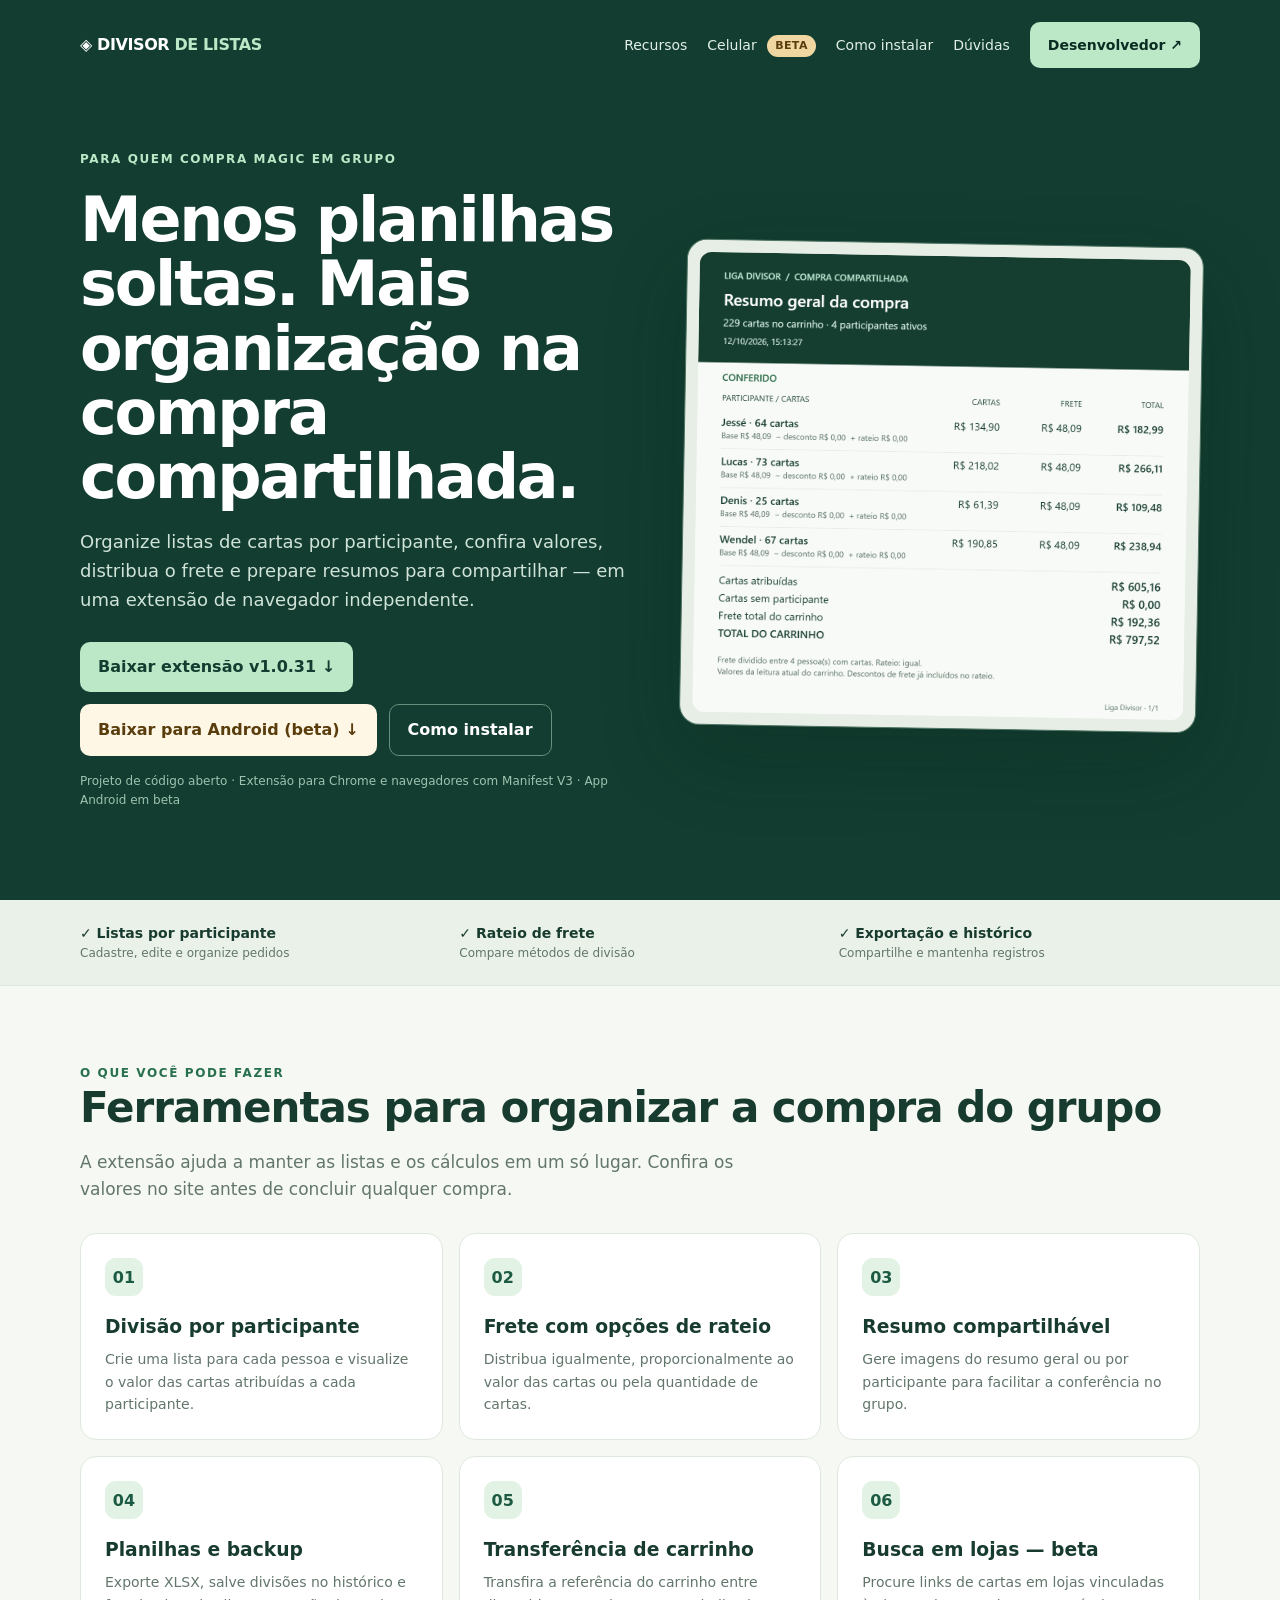
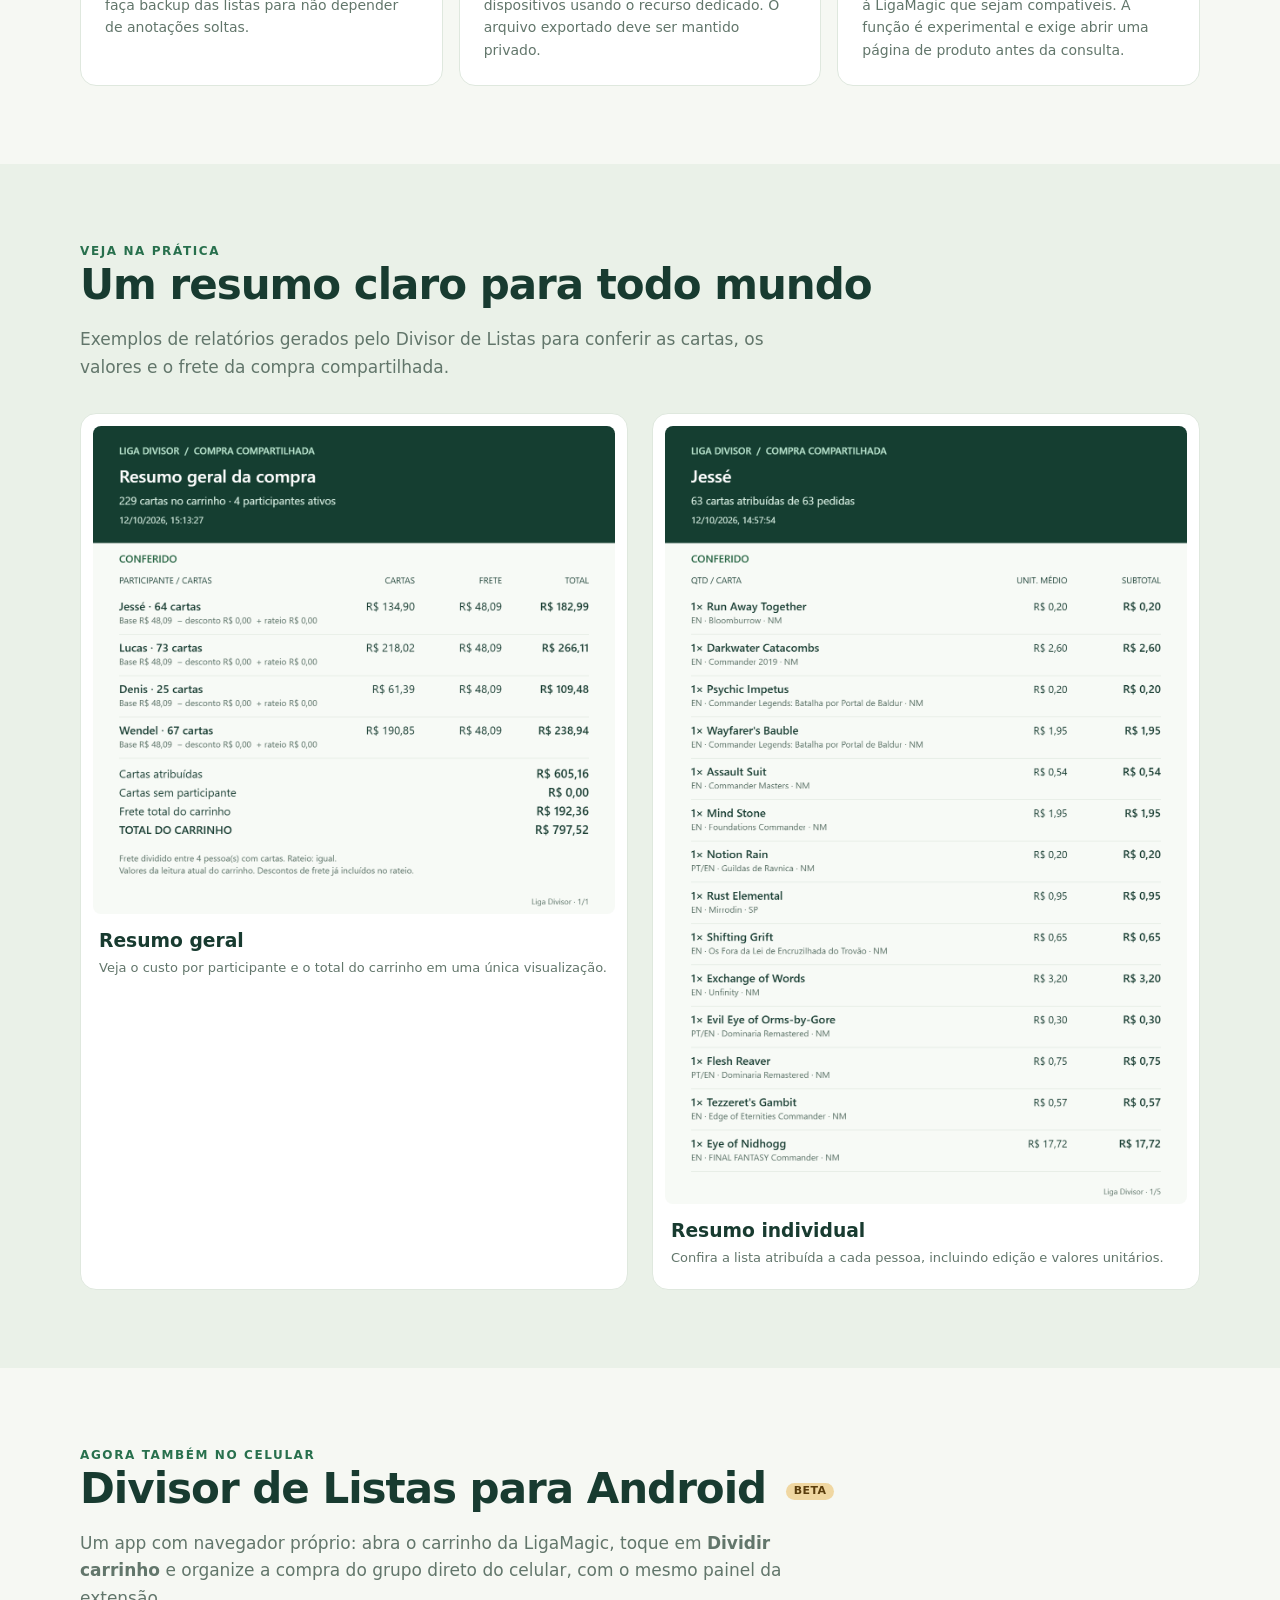
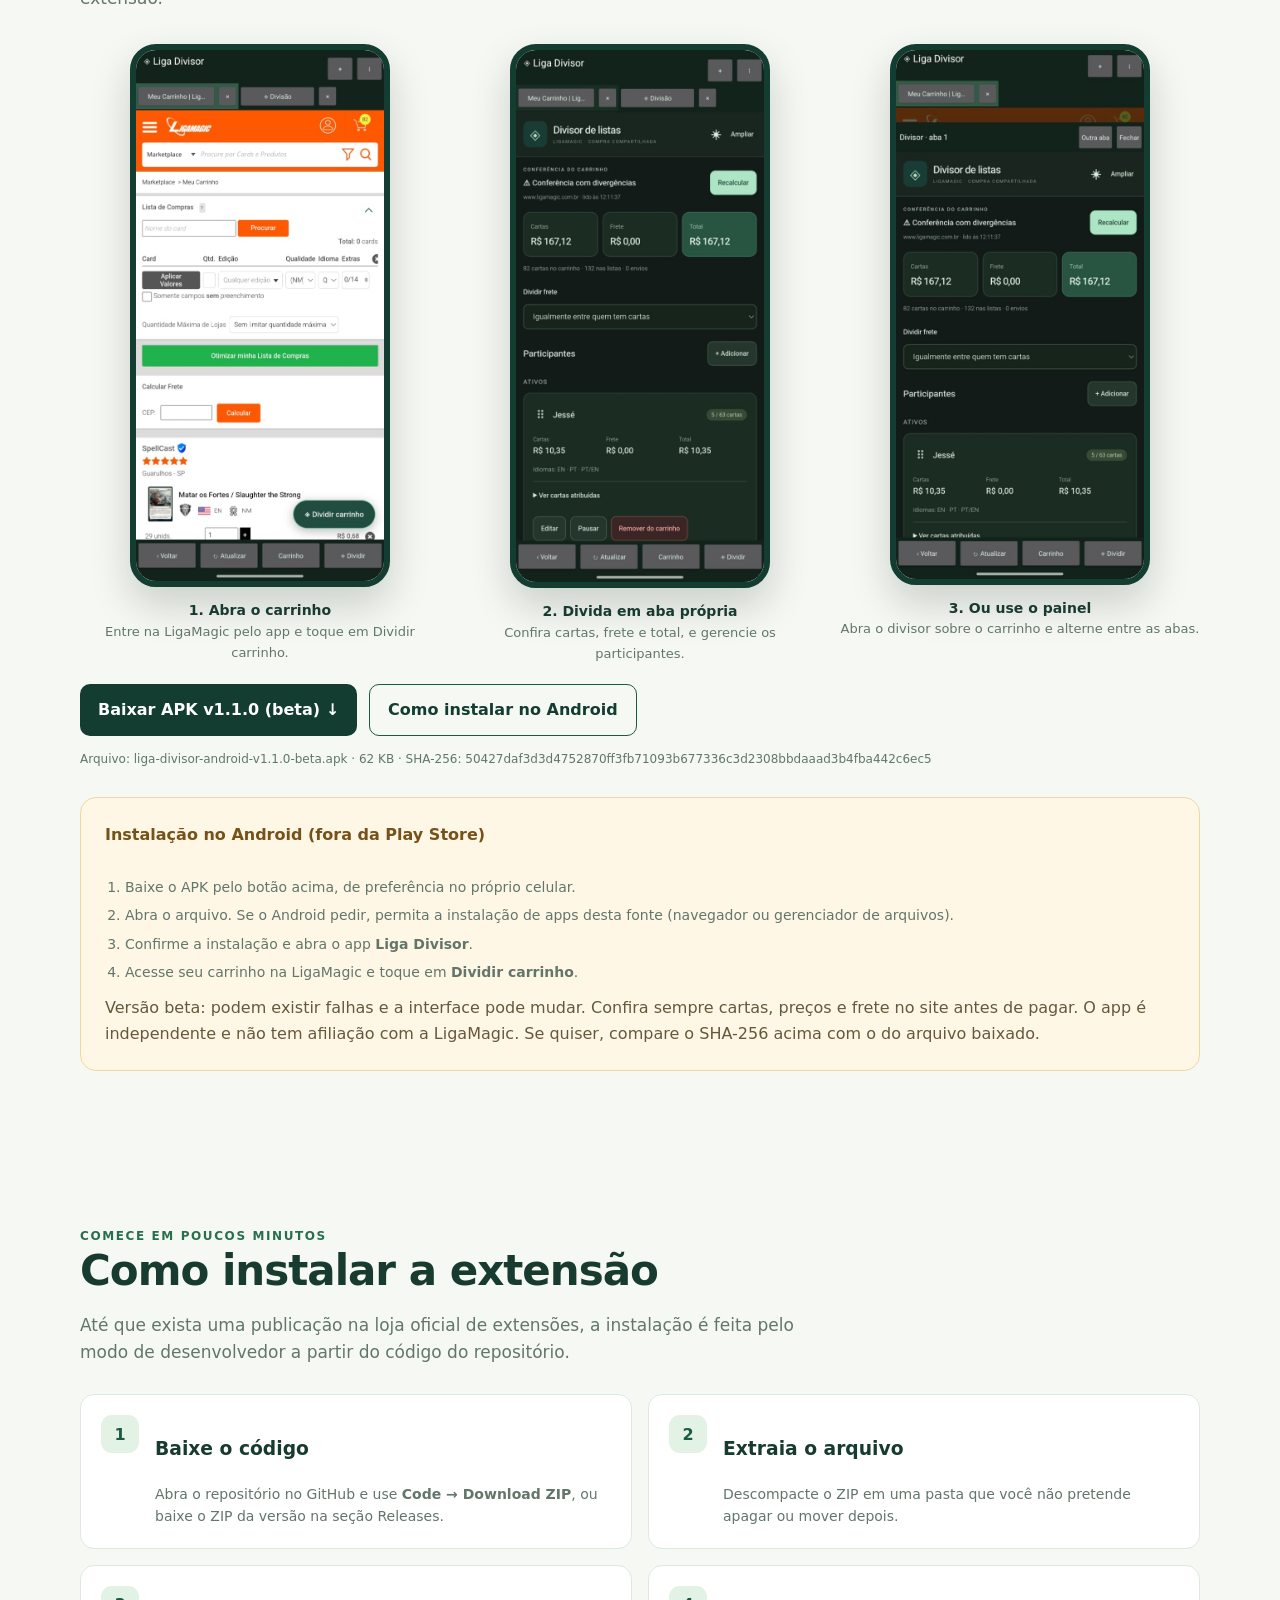
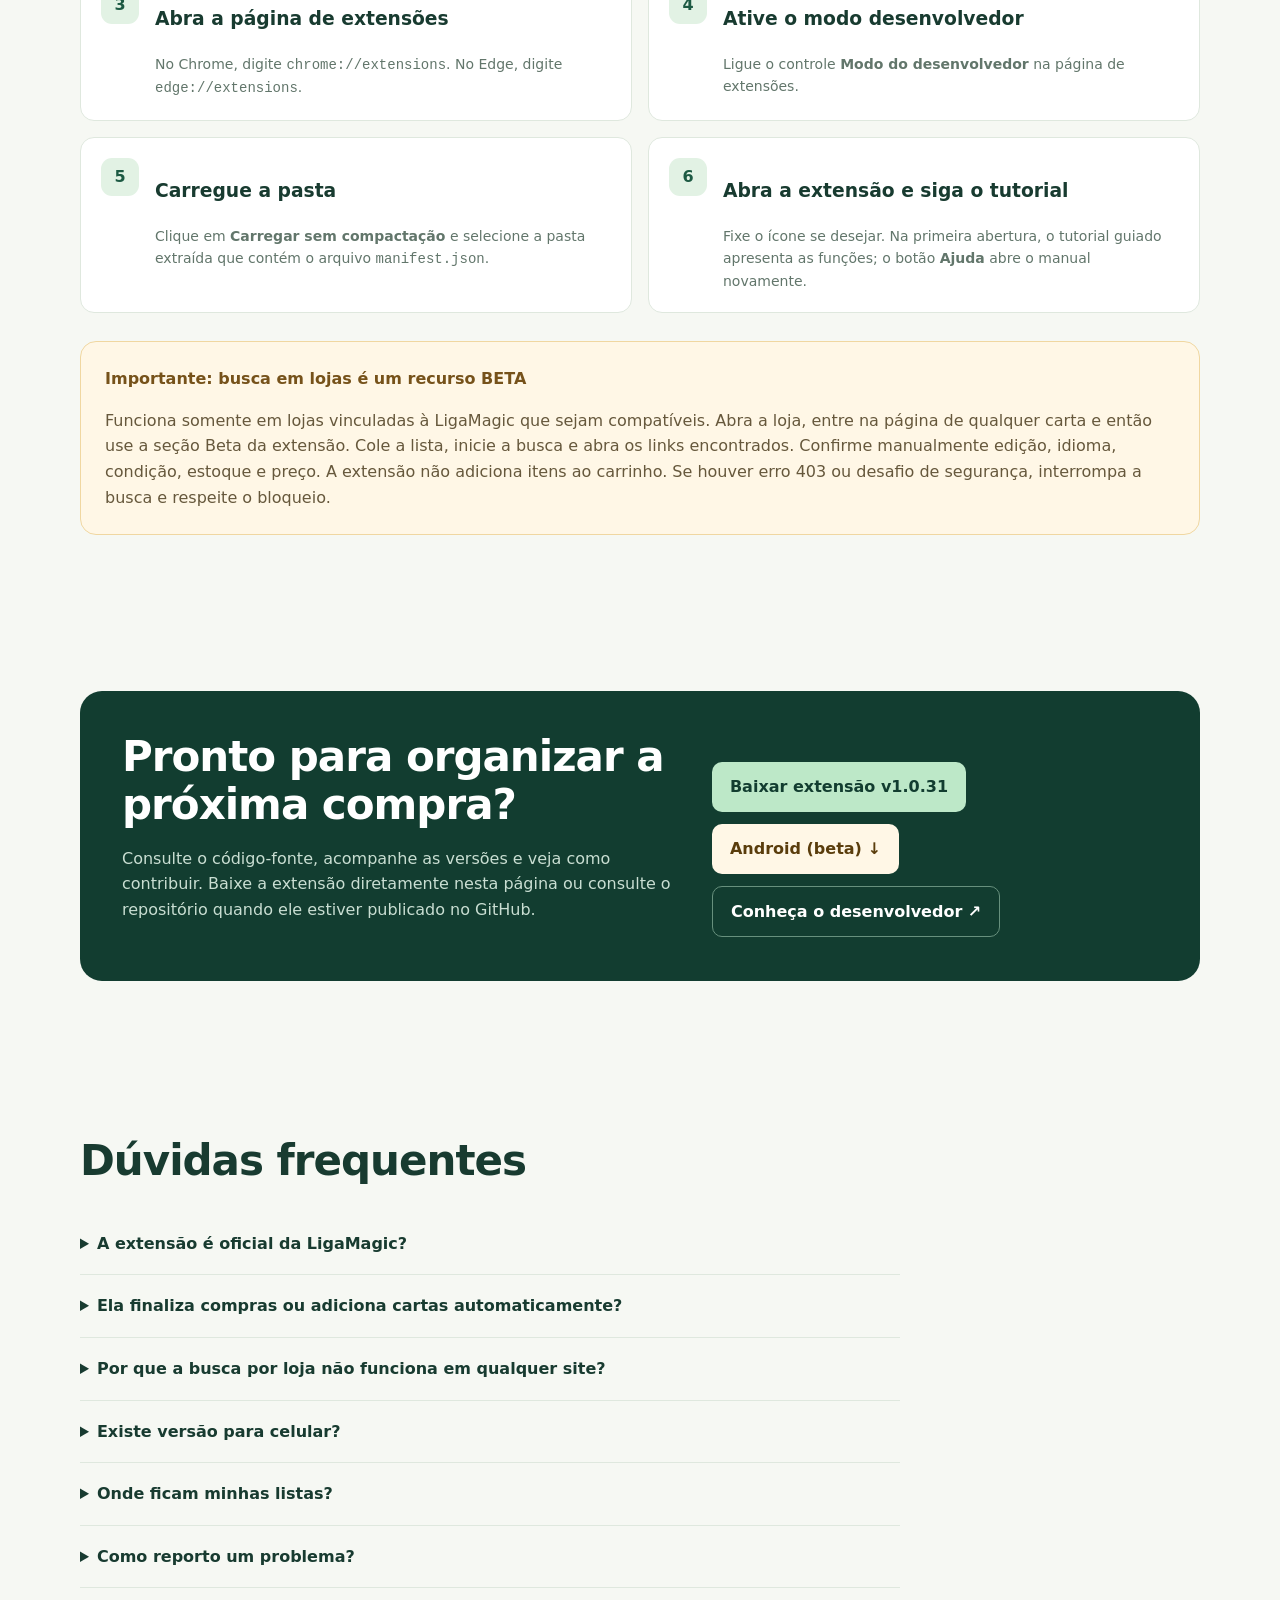
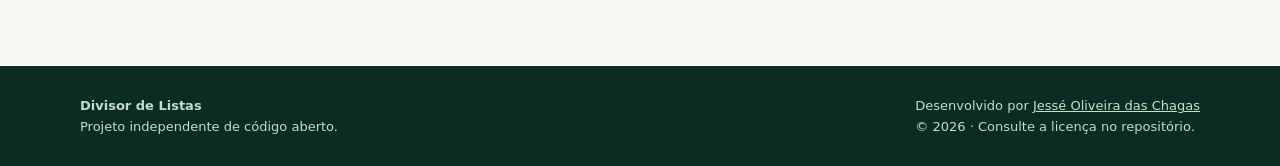
==== commit 1ad83bb8: "Added android version" ====
--- a/docs/index.html
+++ b/docs/index.html
@@ -1,4 +1,721 @@
 <!doctype html>
-<html lang="pt-BR"><head><meta charset="utf-8"><meta name="viewport" content="width=device-width, initial-scale=1"><meta name="theme-color" content="#123d30"><meta name="description" content="Conheça o Divisor de Listas, extensão independente para organizar compras compartilhadas de Magic: The Gathering na LigaMagic."><title>Divisor de Listas — compras compartilhadas de Magic</title><style>
-:root{--forest:#123d30;--forest2:#1d5a43;--mint:#bde8c8;--paper:#f6f8f3;--ink:#183b30;--muted:#62766b;--line:#dfe8de;--white:#fff}*{box-sizing:border-box}html{scroll-behavior:smooth}body{margin:0;background:var(--paper);color:var(--ink);font-family:Inter,system-ui,-apple-system,"Segoe UI",sans-serif;line-height:1.6}a{color:inherit}.wrap{width:min(1120px,calc(100% - 40px));margin:auto}.top{background:var(--forest);color:white;overflow:hidden}.nav{display:flex;align-items:center;justify-content:space-between;gap:20px;padding:22px 0}.brand{font-weight:800;letter-spacing:-.4px}.brand span{color:var(--mint)}.navlinks{display:flex;gap:20px;align-items:center;font-size:14px}.navlinks a{text-decoration:none;color:#e1f0e7}.btn{display:inline-flex;align-items:center;justify-content:center;gap:8px;padding:12px 18px;border-radius:10px;background:var(--mint);color:#123d30;font-weight:800;text-decoration:none;border:0}.btn.secondary{background:transparent;color:white;border:1px solid #67907d}.hero{display:grid;grid-template-columns:1.04fr .96fr;gap:42px;align-items:center;padding:60px 0 78px}.eyebrow{color:var(--mint);font-size:12px;font-weight:800;letter-spacing:1.6px;text-transform:uppercase}.hero h1{font-size:clamp(38px,5vw,62px);line-height:1.04;letter-spacing:-2.2px;margin:18px 0}.hero p{font-size:18px;color:#d0e3d8;max-width:600px}.actions{display:flex;gap:12px;flex-wrap:wrap;margin-top:28px}.hero-note{font-size:12px!important;color:#9fc2b0!important;margin-top:16px}.hero-image{background:#e7eee6;border:1px solid #507565;border-radius:20px;padding:12px;box-shadow:0 30px 80px #071f1738;transform:rotate(1deg)}.hero-image img{display:block;width:100%;border-radius:12px}.trust{padding:22px 0;background:#eaf1e8;border-bottom:1px solid var(--line)}.trustrow{display:grid;grid-template-columns:repeat(3,1fr);gap:18px}.trustrow div{font-size:14px;font-weight:700}.trustrow span{display:block;color:var(--muted);font-size:12px;font-weight:500}.section{padding:78px 0}.section h2{font-size:clamp(28px,3.5vw,42px);line-height:1.15;letter-spacing:-1px;margin:0 0 12px}.lead{max-width:720px;color:var(--muted);font-size:17px}.cards{display:grid;grid-template-columns:repeat(3,1fr);gap:16px;margin-top:30px}.card{background:white;border:1px solid var(--line);border-radius:16px;padding:24px}.num{width:38px;height:38px;border-radius:11px;background:#e2f2e4;color:var(--forest2);display:grid;place-items:center;font-weight:900}.card h3{margin:16px 0 6px}.card p{margin:0;color:var(--muted);font-size:14px}.screens{background:#eaf1e8}.screen-grid{display:grid;grid-template-columns:1fr 1fr;gap:24px;margin-top:32px}.screen{background:white;padding:12px;border:1px solid var(--line);border-radius:16px}.screen img{width:100%;height:auto;display:block;border-radius:8px}.screen h3{margin:12px 6px 2px}.screen p{margin:0 6px 8px;color:var(--muted);font-size:13px}.steps{display:grid;grid-template-columns:repeat(2,1fr);gap:16px;margin-top:28px}.step{display:flex;gap:16px;padding:20px;background:white;border:1px solid var(--line);border-radius:14px}.step .num{flex-shrink:0}.step p{font-size:14px;color:var(--muted);margin:4px 0 0}.beta{background:#fff7e6;border:1px solid #f0d7a1;border-radius:16px;padding:24px;margin-top:28px}.beta strong{color:#76521a}.beta p{margin-bottom:0;color:#66583c}.cta{background:var(--forest);color:white;border-radius:22px;padding:42px;display:flex;align-items:center;justify-content:space-between;gap:28px}.cta p{color:#c9ded2;max-width:640px}.faq{max-width:820px;margin-top:28px}.faq details{padding:18px 0;border-bottom:1px solid var(--line)}.faq summary{font-weight:800;cursor:pointer}.faq p{color:var(--muted);font-size:14px}.footer{background:#0b2c22;color:#c4dbce;padding:30px 0;font-size:13px}.footer-row{display:flex;justify-content:space-between;gap:18px;flex-wrap:wrap}.footer a{color:var(--mint)}@media(max-width:800px){.hero{grid-template-columns:1fr;padding:42px 0 55px}.hero-image{max-width:620px}.cards{grid-template-columns:1fr}.screen-grid,.steps{grid-template-columns:1fr}.trustrow{grid-template-columns:1fr}.navlinks a:not(.btn){display:none}.cta{align-items:flex-start;flex-direction:column}.section{padding:58px 0}}@media(prefers-reduced-motion:reduce){html{scroll-behavior:auto}}
-</style></head><body><div class="top"><div class="wrap"><nav class="nav"><div class="brand">◈ DIVISOR <span>DE LISTAS</span></div><div class="navlinks"><a href="#recursos">Recursos</a><a href="#instalar">Como instalar</a><a href="#faq">Dúvidas</a><a class="btn" href="https://linktr.ee/Jessechagasdev" target="_blank" rel="noreferrer" style="color: #0b2c22;">Desenvolvedor ↗</a></div></nav><section class="hero"><div><div class="eyebrow">Para quem compra Magic em grupo</div><h1>Menos planilhas soltas. Mais organização na compra compartilhada.</h1><p>Organize listas de cartas por participante, confira valores, distribua o frete e prepare resumos para compartilhar — em uma extensão de navegador independente.</p><div class="actions"><a class="btn" href="downloads/divisor-de-listas-ligamagic-v1.0.31.zip" download>Baixar extensão v1.0.31 ↓</a><a class="btn secondary" href="#instalar">Como instalar</a></div><p class="hero-note">Projeto de código aberto · Chrome e navegadores compatíveis com extensões Manifest V3</p></div><div class="hero-image"><img src="assets/resumo-compra.png" alt="Exemplo do resumo geral de uma compra compartilhada, com cartas, frete e total por participante"></div></section></div></div><div class="trust"><div class="wrap trustrow"><div>✓ Listas por participante<span>Cadastre, edite e organize pedidos</span></div><div>✓ Rateio de frete<span>Compare métodos de divisão</span></div><div>✓ Exportação e histórico<span>Compartilhe e mantenha registros</span></div></div></div><main><section id="recursos" class="section wrap"><div class="eyebrow" style="color:#28704d">O que você pode fazer</div><h2>Ferramentas para organizar a compra do grupo</h2><p class="lead">A extensão ajuda a manter as listas e os cálculos em um só lugar. Confira os valores no site antes de concluir qualquer compra.</p><div class="cards"><article class="card"><div class="num">01</div><h3>Divisão por participante</h3><p>Crie uma lista para cada pessoa e visualize o valor das cartas atribuídas a cada participante.</p></article><article class="card"><div class="num">02</div><h3>Frete com opções de rateio</h3><p>Distribua igualmente, proporcionalmente ao valor das cartas ou pela quantidade de cartas.</p></article><article class="card"><div class="num">03</div><h3>Resumo compartilhável</h3><p>Gere imagens do resumo geral ou por participante para facilitar a conferência no grupo.</p></article><article class="card"><div class="num">04</div><h3>Planilhas e backup</h3><p>Exporte XLSX, salve divisões no histórico e faça backup das listas para não depender de anotações soltas.</p></article><article class="card"><div class="num">05</div><h3>Transferência de carrinho</h3><p>Transfira a referência do carrinho entre dispositivos usando o recurso dedicado. O arquivo exportado deve ser mantido privado.</p></article><article class="card"><div class="num">06</div><h3>Busca em lojas — beta</h3><p>Procure links de cartas em lojas vinculadas à LigaMagic que sejam compatíveis. A função é experimental e exige abrir uma página de produto antes da consulta.</p></article></div></section><section class="section screens"><div class="wrap"><div class="eyebrow" style="color:#28704d">Veja na prática</div><h2>Um resumo claro para todo mundo</h2><p class="lead">Exemplos de relatórios gerados pelo Divisor de Listas para conferir as cartas, os valores e o frete da compra compartilhada.</p><div class="screen-grid"><article class="screen"><img src="assets/resumo-compra.png" loading="lazy" alt="Captura de tela do resumo geral com participantes, cartas, frete e total"><h3>Resumo geral</h3><p>Veja o custo por participante e o total do carrinho em uma única visualização.</p></article><article class="screen"><img src="assets/resumo-participante.png" loading="lazy" alt="Captura de tela de uma lista individual de cartas, com quantidade, edição e preço"><h3>Resumo individual</h3><p>Confira a lista atribuída a cada pessoa, incluindo edição e valores unitários.</p></article></div></div></section><section id="instalar" class="section wrap"><div class="eyebrow" style="color:#28704d">Comece em poucos minutos</div><h2>Como instalar a extensão</h2><p class="lead">Até que exista uma publicação na loja oficial de extensões, a instalação é feita pelo modo de desenvolvedor a partir do código do repositório.</p><div class="steps"><article class="step"><div class="num">1</div><div><h3>Baixe o código</h3><p>Abra o repositório no GitHub e use <b>Code → Download ZIP</b>, ou baixe o ZIP da versão na seção Releases.</p></div></article><article class="step"><div class="num">2</div><div><h3>Extraia o arquivo</h3><p>Descompacte o ZIP em uma pasta que você não pretende apagar ou mover depois.</p></div></article><article class="step"><div class="num">3</div><div><h3>Abra a página de extensões</h3><p>No Chrome, digite <code>chrome://extensions</code>. No Edge, digite <code>edge://extensions</code>.</p></div></article><article class="step"><div class="num">4</div><div><h3>Ative o modo desenvolvedor</h3><p>Ligue o controle <b>Modo do desenvolvedor</b> na página de extensões.</p></div></article><article class="step"><div class="num">5</div><div><h3>Carregue a pasta</h3><p>Clique em <b>Carregar sem compactação</b> e selecione a pasta extraída que contém o arquivo <code>manifest.json</code>.</p></div></article><article class="step"><div class="num">6</div><div><h3>Abra a extensão e siga o tutorial</h3><p>Fixe o ícone se desejar. Na primeira abertura, o tutorial guiado apresenta as funções; o botão <b>Ajuda</b> abre o manual novamente.</p></div></article></div><div class="beta"><strong>Importante: busca em lojas é um recurso BETA</strong><p>Funciona somente em lojas vinculadas à LigaMagic que sejam compatíveis. Abra a loja, entre na página de qualquer carta e então use a seção Beta da extensão. Cole a lista, inicie a busca e abra os links encontrados. Confirme manualmente edição, idioma, condição, estoque e preço. A extensão não adiciona itens ao carrinho. Se houver erro 403 ou desafio de segurança, interrompa a busca e respeite o bloqueio.</p></div></section><section class="section wrap"><div class="cta"><div><h2>Pronto para organizar a próxima compra?</h2><p>Consulte o código-fonte, acompanhe as versões e veja como contribuir. Baixe a extensão diretamente nesta página ou consulte o repositório quando ele estiver publicado no GitHub.</p></div><div class="actions"><a class="btn" href="downloads/divisor-de-listas-ligamagic-v1.0.31.zip" download>Baixar extensão v1.0.31</a><a class="btn secondary" href="https://linktr.ee/Jessechagasdev" target="_blank" rel="noreferrer">Conheça o desenvolvedor ↗</a></div></div></section><section id="faq" class="section wrap"><h2>Dúvidas frequentes</h2><div class="faq"><details><summary>A extensão é oficial da LigaMagic?</summary><p>Não. É um projeto independente, desenvolvido por Jessé Oliveira das Chagas. LigaMagic e nomes relacionados pertencem aos seus respectivos titulares.</p></details><details><summary>Ela finaliza compras ou adiciona cartas automaticamente?</summary><p>Não. A busca em lojas mostra links para produtos identificados. Você deve conferir os detalhes e realizar qualquer compra manualmente no site da loja.</p></details><details><summary>Por que a busca por loja não funciona em qualquer site?</summary><p>O recurso está em beta e depende de a loja ser vinculada à LigaMagic e de sua implementação ser compatível. É necessário abrir primeiro a página de qualquer carta da loja.</p></details><details><summary>Onde ficam minhas listas?</summary><p>As listas e o histórico ficam armazenados localmente no navegador. Use a função de backup para guardar uma cópia fora do navegador.</p></details><details><summary>Como reporto um problema?</summary><p>Use a área Issues do repositório GitHub quando ela estiver publicada. Inclua passos para reproduzir o problema e evite compartilhar cookies, dados pessoais ou arquivos de carrinho.</p></details></div></section></main><footer class="footer"><div class="wrap footer-row"><div><b>Divisor de Listas</b><br>Projeto independente de código aberto.</div><div>Desenvolvido por <a href="https://linktr.ee/Jessechagasdev" target="_blank" rel="noreferrer">Jessé Oliveira das Chagas</a><br>© 2026 · Consulte a licença no repositório.</div></div></footer></body></html>+<html lang="pt-BR">
+<head>
+  <meta charset="utf-8">
+  <meta name="viewport" content="width=device-width, initial-scale=1">
+  <meta name="theme-color" content="#123d30">
+  <meta name="description" content="Conheça o Divisor de Listas, extensão independente para organizar compras compartilhadas de Magic: The Gathering na LigaMagic.">
+  <title>Divisor de Listas — compras compartilhadas de Magic</title>
+  <style>
+    :root {
+      --forest: #123d30;
+      --forest2: #1d5a43;
+      --mint: #bde8c8;
+      --paper: #f6f8f3;
+      --ink: #183b30;
+      --muted: #62766b;
+      --line: #dfe8de;
+      --white: #fff;
+    }
+    * {
+      box-sizing: border-box;
+    }
+    html {
+      scroll-behavior: smooth;
+    }
+    body {
+      margin: 0;
+      background: var(--paper);
+      color: var(--ink);
+      font-family: Inter, system-ui, -apple-system, "Segoe UI", sans-serif;
+      line-height: 1.6;
+    }
+    a {
+      color: inherit;
+    }
+    .wrap {
+      width: min(1120px, calc(100% - 40px));
+      margin: auto;
+    }
+    .top {
+      background: var(--forest);
+      color: white;
+      overflow: hidden;
+    }
+    .nav {
+      display: flex;
+      align-items: center;
+      justify-content: space-between;
+      gap: 20px;
+      padding: 22px 0;
+    }
+    .brand {
+      font-weight: 800;
+      letter-spacing: -.4px;
+    }
+    .brand span {
+      color: var(--mint);
+    }
+    .navlinks {
+      display: flex;
+      gap: 20px;
+      align-items: center;
+      font-size: 14px;
+    }
+    .navlinks a {
+      text-decoration: none;
+      color: #e1f0e7;
+    }
+    .btn {
+      display: inline-flex;
+      align-items: center;
+      justify-content: center;
+      gap: 8px;
+      padding: 12px 18px;
+      border-radius: 10px;
+      background: var(--mint);
+      color: #123d30;
+      font-weight: 800;
+      text-decoration: none;
+      border: 0;
+    }
+    .btn.secondary {
+      background: transparent;
+      color: white;
+      border: 1px solid #67907d;
+    }
+    .hero {
+      display: grid;
+      grid-template-columns: 1.04fr .96fr;
+      gap: 42px;
+      align-items: center;
+      padding: 60px 0 78px;
+    }
+    .eyebrow {
+      color: var(--mint);
+      font-size: 12px;
+      font-weight: 800;
+      letter-spacing: 1.6px;
+      text-transform: uppercase;
+    }
+    .hero h1 {
+      font-size: clamp(38px, 5vw, 62px);
+      line-height: 1.04;
+      letter-spacing: -2.2px;
+      margin: 18px 0;
+    }
+    .hero p {
+      font-size: 18px;
+      color: #d0e3d8;
+      max-width: 600px;
+    }
+    .actions {
+      display: flex;
+      gap: 12px;
+      flex-wrap: wrap;
+      margin-top: 28px;
+    }
+    .hero-note {
+      font-size: 12px !important;
+      color: #9fc2b0 !important;
+      margin-top: 16px;
+    }
+    .hero-image {
+      background: #e7eee6;
+      border: 1px solid #507565;
+      border-radius: 20px;
+      padding: 12px;
+      box-shadow: 0 30px 80px #071f1738;
+      transform: rotate(1deg);
+    }
+    .hero-image img {
+      display: block;
+      width: 100%;
+      border-radius: 12px;
+    }
+    .trust {
+      padding: 22px 0;
+      background: #eaf1e8;
+      border-bottom: 1px solid var(--line);
+    }
+    .trustrow {
+      display: grid;
+      grid-template-columns: repeat(3, 1fr);
+      gap: 18px;
+    }
+    .trustrow div {
+      font-size: 14px;
+      font-weight: 700;
+    }
+    .trustrow span {
+      display: block;
+      color: var(--muted);
+      font-size: 12px;
+      font-weight: 500;
+    }
+    .section {
+      padding: 78px 0;
+    }
+    .section h2 {
+      font-size: clamp(28px, 3.5vw, 42px);
+      line-height: 1.15;
+      letter-spacing: -1px;
+      margin: 0 0 12px;
+    }
+    .lead {
+      max-width: 720px;
+      color: var(--muted);
+      font-size: 17px;
+    }
+    .cards {
+      display: grid;
+      grid-template-columns: repeat(3, 1fr);
+      gap: 16px;
+      margin-top: 30px;
+    }
+    .card {
+      background: white;
+      border: 1px solid var(--line);
+      border-radius: 16px;
+      padding: 24px;
+    }
+    .num {
+      width: 38px;
+      height: 38px;
+      border-radius: 11px;
+      background: #e2f2e4;
+      color: var(--forest2);
+      display: grid;
+      place-items: center;
+      font-weight: 900;
+    }
+    .card h3 {
+      margin: 16px 0 6px;
+    }
+    .card p {
+      margin: 0;
+      color: var(--muted);
+      font-size: 14px;
+    }
+    .screens {
+      background: #eaf1e8;
+    }
+    .screen-grid {
+      display: grid;
+      grid-template-columns: 1fr 1fr;
+      gap: 24px;
+      margin-top: 32px;
+    }
+    .screen {
+      background: white;
+      padding: 12px;
+      border: 1px solid var(--line);
+      border-radius: 16px;
+    }
+    .screen img {
+      width: 100%;
+      height: auto;
+      display: block;
+      border-radius: 8px;
+    }
+    .screen h3 {
+      margin: 12px 6px 2px;
+    }
+    .screen p {
+      margin: 0 6px 8px;
+      color: var(--muted);
+      font-size: 13px;
+    }
+    .steps {
+      display: grid;
+      grid-template-columns: repeat(2, 1fr);
+      gap: 16px;
+      margin-top: 28px;
+    }
+    .step {
+      display: flex;
+      gap: 16px;
+      padding: 20px;
+      background: white;
+      border: 1px solid var(--line);
+      border-radius: 14px;
+    }
+    .step .num {
+      flex-shrink: 0;
+    }
+    .step p {
+      font-size: 14px;
+      color: var(--muted);
+      margin: 4px 0 0;
+    }
+    .mobile-card {
+      display: grid;
+      grid-template-columns: 110px 1fr;
+      gap: 28px;
+      align-items: center;
+      background: #eaf1e8;
+      border: 1px solid var(--line);
+      border-radius: 20px;
+      padding: 32px;
+    }
+    .mobile-icon {
+      width: 88px;
+      height: 112px;
+      border: 3px solid var(--forest2);
+      border-radius: 18px;
+      display: grid;
+      place-items: center;
+      color: var(--forest2);
+      background: #fff;
+    }
+    .mobile-icon svg {
+      display: block;
+      width: 48px;
+      height: 64px;
+      stroke: currentColor;
+      fill: none;
+      stroke-width: 2.6;
+      stroke-linecap: round;
+      stroke-linejoin: round;
+    }
+    .coming-soon {
+      display: inline-flex;
+      margin-top: 12px;
+      padding: 7px 14px;
+      border-radius: 999px;
+      background: var(--forest);
+      color: white;
+      font-weight: 800;
+      letter-spacing: .3px;
+    }
+    .mobile-card h2 {
+      margin-top: 8px;
+    }
+    .mobile-card .lead {
+      margin-bottom: 0;
+    }
+    .beta {
+      background: #fff7e6;
+      border: 1px solid #f0d7a1;
+      border-radius: 16px;
+      padding: 24px;
+      margin-top: 28px;
+    }
+    .beta strong {
+      color: #76521a;
+    }
+    .beta p {
+      margin-bottom: 0;
+      color: #66583c;
+    }
+    .cta {
+      background: var(--forest);
+      color: white;
+      border-radius: 22px;
+      padding: 42px;
+      display: flex;
+      align-items: center;
+      justify-content: space-between;
+      gap: 28px;
+    }
+    .cta p {
+      color: #c9ded2;
+      max-width: 640px;
+    }
+    .faq {
+      max-width: 820px;
+      margin-top: 28px;
+    }
+    .faq details {
+      padding: 18px 0;
+      border-bottom: 1px solid var(--line);
+    }
+    .faq summary {
+      font-weight: 800;
+      cursor: pointer;
+    }
+    .faq p {
+      color: var(--muted);
+      font-size: 14px;
+    }
+    .footer {
+      background: #0b2c22;
+      color: #c4dbce;
+      padding: 30px 0;
+      font-size: 13px;
+    }
+    .footer-row {
+      display: flex;
+      justify-content: space-between;
+      gap: 18px;
+      flex-wrap: wrap;
+    }
+    .footer a {
+      color: var(--mint);
+    }
+    .badge-beta {
+      display: inline-block;
+      margin-left: 6px;
+      padding: 2px 8px;
+      border-radius: 999px;
+      background: #f0d7a1;
+      color: #5a3d0c;
+      font-size: 11px;
+      font-weight: 800;
+      letter-spacing: .4px;
+      vertical-align: middle;
+    }
+    .btn.android {
+      background: #fff7e6;
+      color: #5a3d0c;
+    }
+    .phones {
+      display: grid;
+      grid-template-columns: repeat(3, 1fr);
+      gap: 20px;
+      margin-top: 32px;
+    }
+    .phone {
+      margin: 0;
+      text-align: center;
+    }
+    .phone img {
+      width: 100%;
+      max-width: 260px;
+      height: auto;
+      display: block;
+      margin: 0 auto;
+      border: 6px solid #123d30;
+      border-radius: 26px;
+      background: #123d30;
+      box-shadow: 0 18px 40px #0719132e;
+    }
+    .phone figcaption {
+      margin-top: 12px;
+      font-size: 13px;
+      color: var(--muted);
+    }
+    .phone figcaption b {
+      display: block;
+      color: var(--ink);
+      font-size: 14px;
+    }
+    .mobile-actions {
+      display: flex;
+      gap: 12px;
+      flex-wrap: wrap;
+      margin-top: 20px;
+    }
+    .mobile-actions .btn {
+      background: var(--forest);
+      color: #fff;
+    }
+    .mobile-actions .btn.ghost {
+      background: transparent;
+      color: var(--forest);
+      border: 1px solid var(--forest2);
+    }
+    .mobile-meta {
+      font-size: 12px;
+      color: var(--muted);
+      margin-top: 14px;
+      word-break: break-all;
+    }
+    .mobile-steps {
+      margin: 28px 0 0;
+      padding-left: 20px;
+      color: var(--muted);
+      font-size: 14px;
+    }
+    .mobile-steps li {
+      margin: 6px 0;
+    }
+    @media (max-width: 800px) {
+      .hero {
+        grid-template-columns: 1fr;
+        padding: 42px 0 55px;
+      }
+      .hero-image {
+        max-width: 620px;
+      }
+      .cards {
+        grid-template-columns: 1fr;
+      }
+      .screen-grid,
+      .steps {
+        grid-template-columns: 1fr;
+      }
+      .trustrow {
+        grid-template-columns: 1fr;
+      }
+      .navlinks a:not(.btn) {
+        display: none;
+      }
+      .cta {
+        align-items: flex-start;
+        flex-direction: column;
+      }
+      .mobile-card {
+        grid-template-columns: 1fr;
+        padding: 24px;
+      }
+      .mobile-icon {
+        width: 68px;
+        height: 88px;
+        font-size: 40px;
+      }
+      .section {
+        padding: 58px 0;
+      }
+      .phones {
+        grid-template-columns: 1fr;
+      }
+    }
+    @media (prefers-reduced-motion: reduce) {
+      html {
+        scroll-behavior: auto;
+      }
+    }
+  </style>
+</head>
+<body>
+  <div class="top">
+    <div class="wrap">
+      <nav class="nav">
+        <div class="brand">◈ DIVISOR <span>DE LISTAS</span></div>
+        <div class="navlinks">
+          <a href="#recursos">Recursos</a>
+          <a href="#celular">Celular <span class="badge-beta">BETA</span></a>
+          <a href="#instalar">Como instalar</a>
+          <a href="#faq">Dúvidas</a>
+          <a class="btn" href="https://linktr.ee/Jessechagasdev" target="_blank" rel="noreferrer" style="color: #0b2c22;">Desenvolvedor ↗</a>
+        </div>
+      </nav>
+      <section class="hero">
+        <div>
+          <div class="eyebrow">Para quem compra Magic em grupo</div>
+          <h1>Menos planilhas soltas. Mais organização na compra compartilhada.</h1>
+          <p>Organize listas de cartas por participante, confira valores, distribua o frete e prepare resumos para compartilhar — em uma extensão de navegador independente.</p>
+          <div class="actions">
+            <a class="btn" href="downloads/divisor-de-listas-ligamagic-v1.0.31.zip" download>Baixar extensão v1.0.31 ↓</a>
+            <a class="btn android" href="downloads/liga-divisor-android-v1.1.0-beta.apk" download>Baixar para Android (beta) ↓</a>
+            <a class="btn secondary" href="#instalar">Como instalar</a>
+          </div>
+          <p class="hero-note">Projeto de código aberto · Extensão para Chrome e navegadores com Manifest V3 · App Android em beta</p>
+        </div>
+        <div class="hero-image">
+          <img src="assets/resumo-compra.png" alt="Exemplo do resumo geral de uma compra compartilhada, com cartas, frete e total por participante">
+        </div>
+      </section>
+    </div>
+  </div>
+
+  <div class="trust">
+    <div class="wrap trustrow">
+      <div>✓ Listas por participante<span>Cadastre, edite e organize pedidos</span></div>
+      <div>✓ Rateio de frete<span>Compare métodos de divisão</span></div>
+      <div>✓ Exportação e histórico<span>Compartilhe e mantenha registros</span></div>
+    </div>
+  </div>
+
+  <main>
+    <section id="recursos" class="section wrap">
+      <div class="eyebrow" style="color:#28704d">O que você pode fazer</div>
+      <h2>Ferramentas para organizar a compra do grupo</h2>
+      <p class="lead">A extensão ajuda a manter as listas e os cálculos em um só lugar. Confira os valores no site antes de concluir qualquer compra.</p>
+      <div class="cards">
+        <article class="card">
+          <div class="num">01</div>
+          <h3>Divisão por participante</h3>
+          <p>Crie uma lista para cada pessoa e visualize o valor das cartas atribuídas a cada participante.</p>
+        </article>
+        <article class="card">
+          <div class="num">02</div>
+          <h3>Frete com opções de rateio</h3>
+          <p>Distribua igualmente, proporcionalmente ao valor das cartas ou pela quantidade de cartas.</p>
+        </article>
+        <article class="card">
+          <div class="num">03</div>
+          <h3>Resumo compartilhável</h3>
+          <p>Gere imagens do resumo geral ou por participante para facilitar a conferência no grupo.</p>
+        </article>
+        <article class="card">
+          <div class="num">04</div>
+          <h3>Planilhas e backup</h3>
+          <p>Exporte XLSX, salve divisões no histórico e faça backup das listas para não depender de anotações soltas.</p>
+        </article>
+        <article class="card">
+          <div class="num">05</div>
+          <h3>Transferência de carrinho</h3>
+          <p>Transfira a referência do carrinho entre dispositivos usando o recurso dedicado. O arquivo exportado deve ser mantido privado.</p>
+        </article>
+        <article class="card">
+          <div class="num">06</div>
+          <h3>Busca em lojas — beta</h3>
+          <p>Procure links de cartas em lojas vinculadas à LigaMagic que sejam compatíveis. A função é experimental e exige abrir uma página de produto antes da consulta.</p>
+        </article>
+      </div>
+    </section>
+
+    <section class="section screens">
+      <div class="wrap">
+        <div class="eyebrow" style="color:#28704d">Veja na prática</div>
+        <h2>Um resumo claro para todo mundo</h2>
+        <p class="lead">Exemplos de relatórios gerados pelo Divisor de Listas para conferir as cartas, os valores e o frete da compra compartilhada.</p>
+        <div class="screen-grid">
+          <article class="screen">
+            <img src="assets/resumo-compra.png" loading="lazy" alt="Captura de tela do resumo geral com participantes, cartas, frete e total">
+            <h3>Resumo geral</h3>
+            <p>Veja o custo por participante e o total do carrinho em uma única visualização.</p>
+          </article>
+          <article class="screen">
+            <img src="assets/resumo-participante.png" loading="lazy" alt="Captura de tela de uma lista individual de cartas, com quantidade, edição e preço">
+            <h3>Resumo individual</h3>
+            <p>Confira a lista atribuída a cada pessoa, incluindo edição e valores unitários.</p>
+          </article>
+        </div>
+      </div>
+    </section>
+
+    <section id="celular" class="section wrap mobile-section">
+      <div class="eyebrow" style="color:#28704d">Agora também no celular</div>
+      <h2>Divisor de Listas para Android <span class="badge-beta">BETA</span></h2>
+      <p class="lead">Um app com navegador próprio: abra o carrinho da LigaMagic, toque em <b>Dividir carrinho</b> e organize a compra do grupo direto do celular, com o mesmo painel da extensão.</p>
+      <div class="phones">
+        <figure class="phone">
+          <img src="assets/mobile-carrinho.jpg" loading="lazy" alt="Carrinho da LigaMagic aberto no app, com o botão flutuante Dividir carrinho">
+          <figcaption><b>1. Abra o carrinho</b>Entre na LigaMagic pelo app e toque em Dividir carrinho.</figcaption>
+        </figure>
+        <figure class="phone">
+          <img src="assets/mobile-divisor-aba.jpg" loading="lazy" alt="Painel Divisor de listas em aba própria, com cartas, frete, total e participantes">
+          <figcaption><b>2. Divida em aba própria</b>Confira cartas, frete e total, e gerencie os participantes.</figcaption>
+        </figure>
+        <figure class="phone">
+          <img src="assets/mobile-divisor-painel.jpg" loading="lazy" alt="Painel Divisor aberto sobre o carrinho da LigaMagic, com opções Outra aba e Fechar">
+          <figcaption><b>3. Ou use o painel</b>Abra o divisor sobre o carrinho e alterne entre as abas.</figcaption>
+        </figure>
+      </div>
+      <div class="mobile-actions">
+        <a class="btn" href="downloads/liga-divisor-android-v1.1.0-beta.apk" download>Baixar APK v1.1.0 (beta) ↓</a>
+        <a class="btn ghost" href="#instalar-android">Como instalar no Android</a>
+      </div>
+      <p class="mobile-meta">Arquivo: liga-divisor-android-v1.1.0-beta.apk · 62 KB · SHA-256: 50427daf3d3d4752870ff3fb71093b677336c3d2308bbdaaad3b4fba442c6ec5</p>
+      <div id="instalar-android" class="beta">
+        <strong>Instalação no Android (fora da Play Store)</strong>
+        <ol class="mobile-steps">
+          <li>Baixe o APK pelo botão acima, de preferência no próprio celular.</li>
+          <li>Abra o arquivo. Se o Android pedir, permita a instalação de apps desta fonte (navegador ou gerenciador de arquivos).</li>
+          <li>Confirme a instalação e abra o app <b>Liga Divisor</b>.</li>
+          <li>Acesse seu carrinho na LigaMagic e toque em <b>Dividir carrinho</b>.</li>
+        </ol>
+        <p style="margin-top:12px">Versão beta: podem existir falhas e a interface pode mudar. Confira sempre cartas, preços e frete no site antes de pagar. O app é independente e não tem afiliação com a LigaMagic. Se quiser, compare o SHA-256 acima com o do arquivo baixado.</p>
+      </div>
+    </section>
+
+    <section id="instalar" class="section wrap">
+      <div class="eyebrow" style="color:#28704d">Comece em poucos minutos</div>
+      <h2>Como instalar a extensão</h2>
+      <p class="lead">Até que exista uma publicação na loja oficial de extensões, a instalação é feita pelo modo de desenvolvedor a partir do código do repositório.</p>
+      <div class="steps">
+        <article class="step">
+          <div class="num">1</div>
+          <div>
+            <h3>Baixe o código</h3>
+            <p>Abra o repositório no GitHub e use <b>Code → Download ZIP</b>, ou baixe o ZIP da versão na seção Releases.</p>
+          </div>
+        </article>
+        <article class="step">
+          <div class="num">2</div>
+          <div>
+            <h3>Extraia o arquivo</h3>
+            <p>Descompacte o ZIP em uma pasta que você não pretende apagar ou mover depois.</p>
+          </div>
+        </article>
+        <article class="step">
+          <div class="num">3</div>
+          <div>
+            <h3>Abra a página de extensões</h3>
+            <p>No Chrome, digite <code>chrome://extensions</code>. No Edge, digite <code>edge://extensions</code>.</p>
+          </div>
+        </article>
+        <article class="step">
+          <div class="num">4</div>
+          <div>
+            <h3>Ative o modo desenvolvedor</h3>
+            <p>Ligue o controle <b>Modo do desenvolvedor</b> na página de extensões.</p>
+          </div>
+        </article>
+        <article class="step">
+          <div class="num">5</div>
+          <div>
+            <h3>Carregue a pasta</h3>
+            <p>Clique em <b>Carregar sem compactação</b> e selecione a pasta extraída que contém o arquivo <code>manifest.json</code>.</p>
+          </div>
+        </article>
+        <article class="step">
+          <div class="num">6</div>
+          <div>
+            <h3>Abra a extensão e siga o tutorial</h3>
+            <p>Fixe o ícone se desejar. Na primeira abertura, o tutorial guiado apresenta as funções; o botão <b>Ajuda</b> abre o manual novamente.</p>
+          </div>
+        </article>
+      </div>
+      <div class="beta">
+        <strong>Importante: busca em lojas é um recurso BETA</strong>
+        <p>Funciona somente em lojas vinculadas à LigaMagic que sejam compatíveis. Abra a loja, entre na página de qualquer carta e então use a seção Beta da extensão. Cole a lista, inicie a busca e abra os links encontrados. Confirme manualmente edição, idioma, condição, estoque e preço. A extensão não adiciona itens ao carrinho. Se houver erro 403 ou desafio de segurança, interrompa a busca e respeite o bloqueio.</p>
+      </div>
+    </section>
+
+    <section class="section wrap">
+      <div class="cta">
+        <div>
+          <h2>Pronto para organizar a próxima compra?</h2>
+          <p>Consulte o código-fonte, acompanhe as versões e veja como contribuir. Baixe a extensão diretamente nesta página ou consulte o repositório quando ele estiver publicado no GitHub.</p>
+        </div>
+        <div class="actions">
+          <a class="btn" href="downloads/divisor-de-listas-ligamagic-v1.0.31.zip" download>Baixar extensão v1.0.31</a>
+          <a class="btn android" href="downloads/liga-divisor-android-v1.1.0-beta.apk" download>Android (beta) ↓</a>
+          <a class="btn secondary" href="https://linktr.ee/Jessechagasdev" target="_blank" rel="noreferrer">Conheça o desenvolvedor ↗</a>
+        </div>
+      </div>
+    </section>
+
+    <section id="faq" class="section wrap">
+      <h2>Dúvidas frequentes</h2>
+      <div class="faq">
+        <details>
+          <summary>A extensão é oficial da LigaMagic?</summary>
+          <p>Não. É um projeto independente, desenvolvido por Jessé Oliveira das Chagas. LigaMagic e nomes relacionados pertencem aos seus respectivos titulares.</p>
+        </details>
+        <details>
+          <summary>Ela finaliza compras ou adiciona cartas automaticamente?</summary>
+          <p>Não. A busca em lojas mostra links para produtos identificados. Você deve conferir os detalhes e realizar qualquer compra manualmente no site da loja.</p>
+        </details>
+        <details>
+          <summary>Por que a busca por loja não funciona em qualquer site?</summary>
+          <p>O recurso está em beta e depende de a loja ser vinculada à LigaMagic e de sua implementação ser compatível. É necessário abrir primeiro a página de qualquer carta da loja.</p>
+        </details>
+        <details>
+          <summary>Existe versão para celular?</summary>
+          <p>Sim, em beta para Android (APK v1.1.0). Ela ainda não está na Play Store, então a instalação é manual. Não há versão para iPhone.</p>
+        </details>
+        <details>
+          <summary>Onde ficam minhas listas?</summary>
+          <p>As listas e o histórico ficam armazenados localmente no navegador. Use a função de backup para guardar uma cópia fora do navegador.</p>
+        </details>
+        <details>
+          <summary>Como reporto um problema?</summary>
+          <p>Use a área Issues do repositório GitHub quando ela estiver publicada. Inclua passos para reproduzir o problema e evite compartilhar cookies, dados pessoais ou arquivos de carrinho.</p>
+        </details>
+      </div>
+    </section>
+  </main>
+
+  <footer class="footer">
+    <div class="wrap footer-row">
+      <div><b>Divisor de Listas</b><br>Projeto independente de código aberto.</div>
+      <div>Desenvolvido por <a href="https://linktr.ee/Jessechagasdev" target="_blank" rel="noreferrer">Jessé Oliveira das Chagas</a><br>© 2026 · Consulte a licença no repositório.</div>
+    </div>
+  </footer>
+</body>
+</html>
